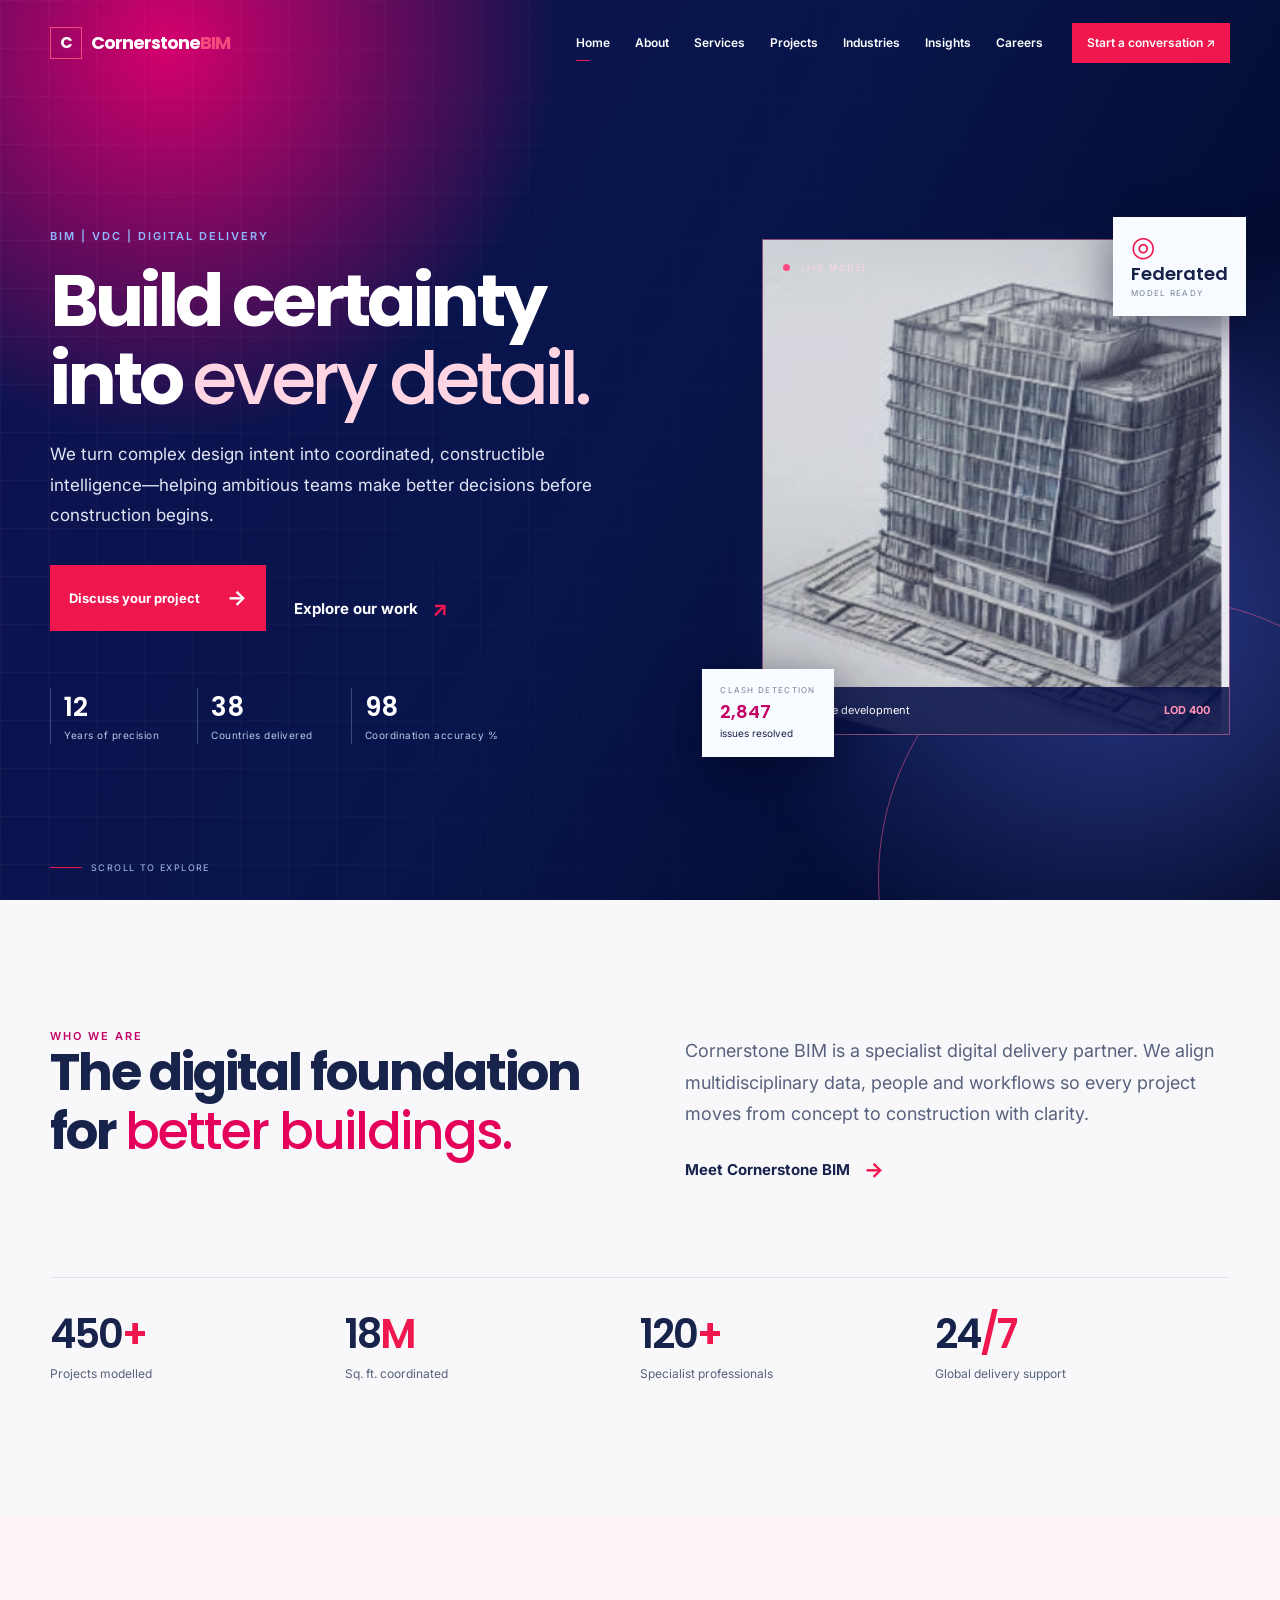
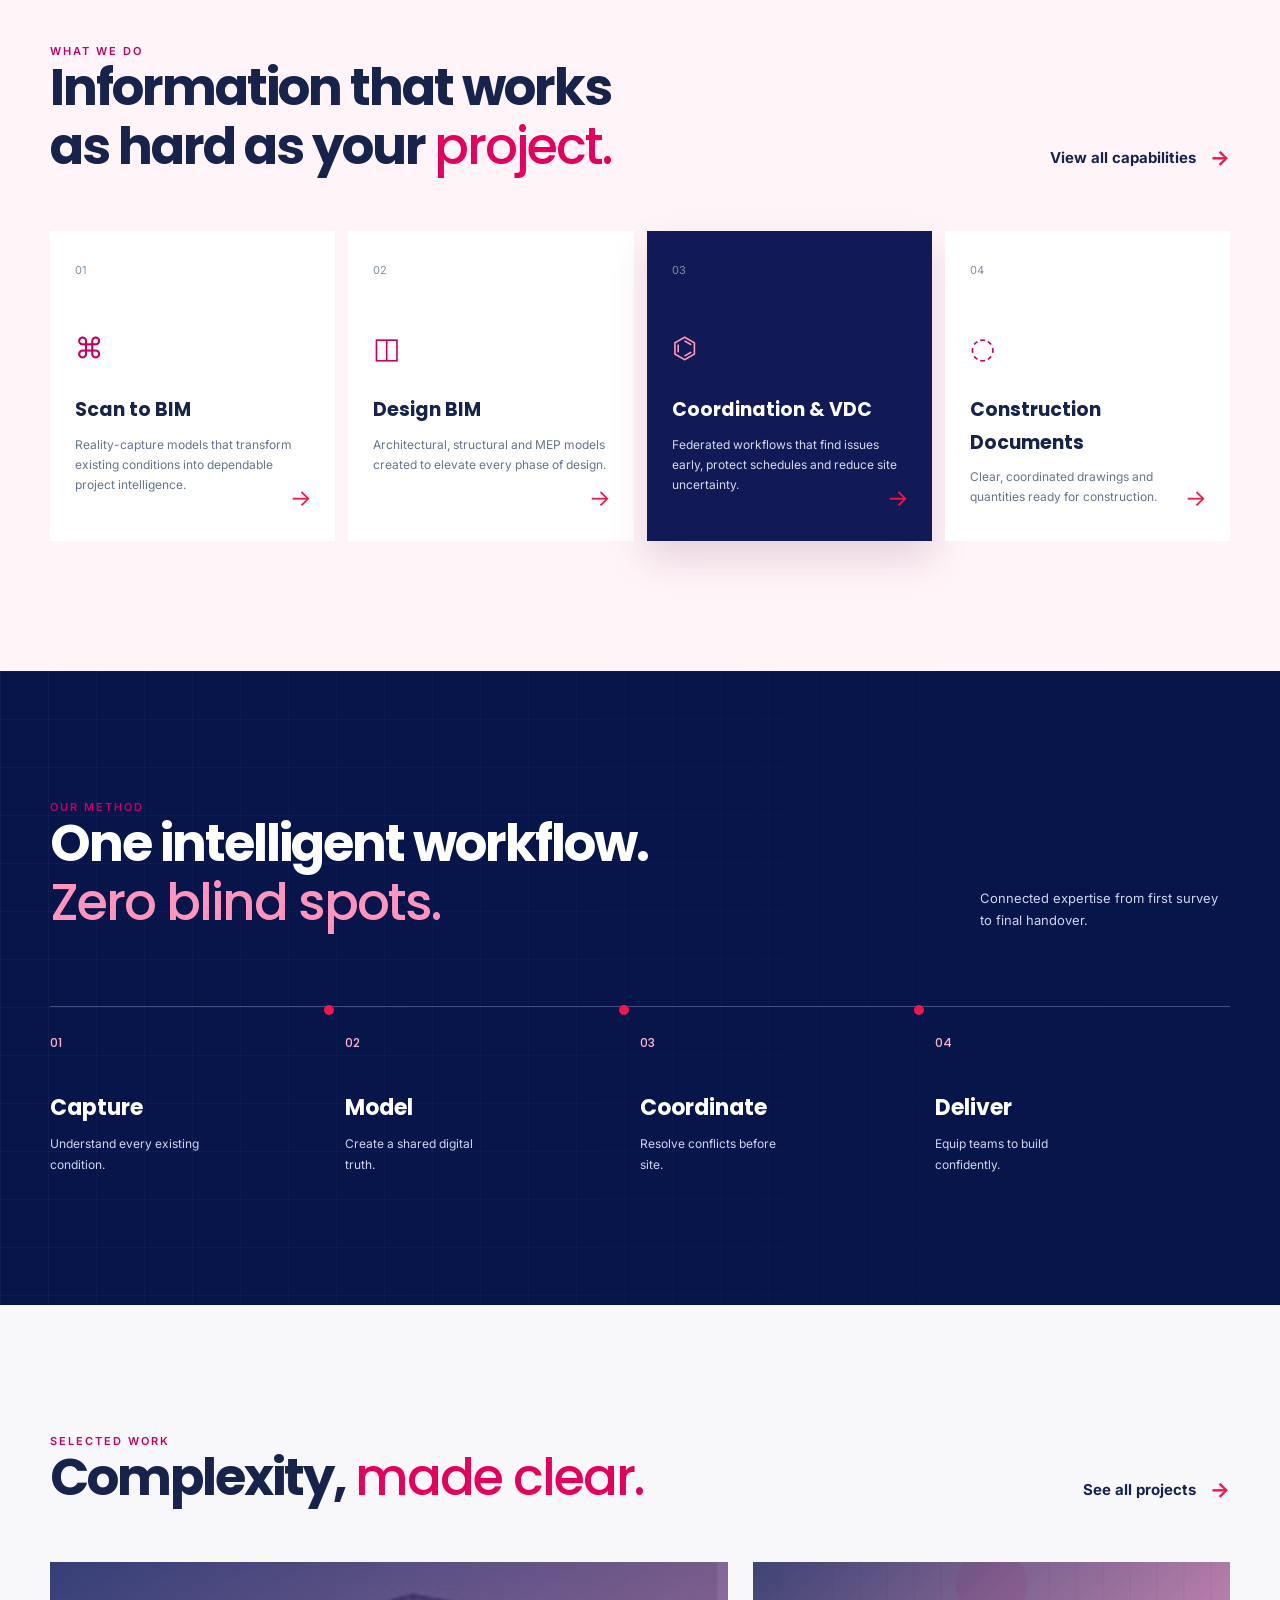
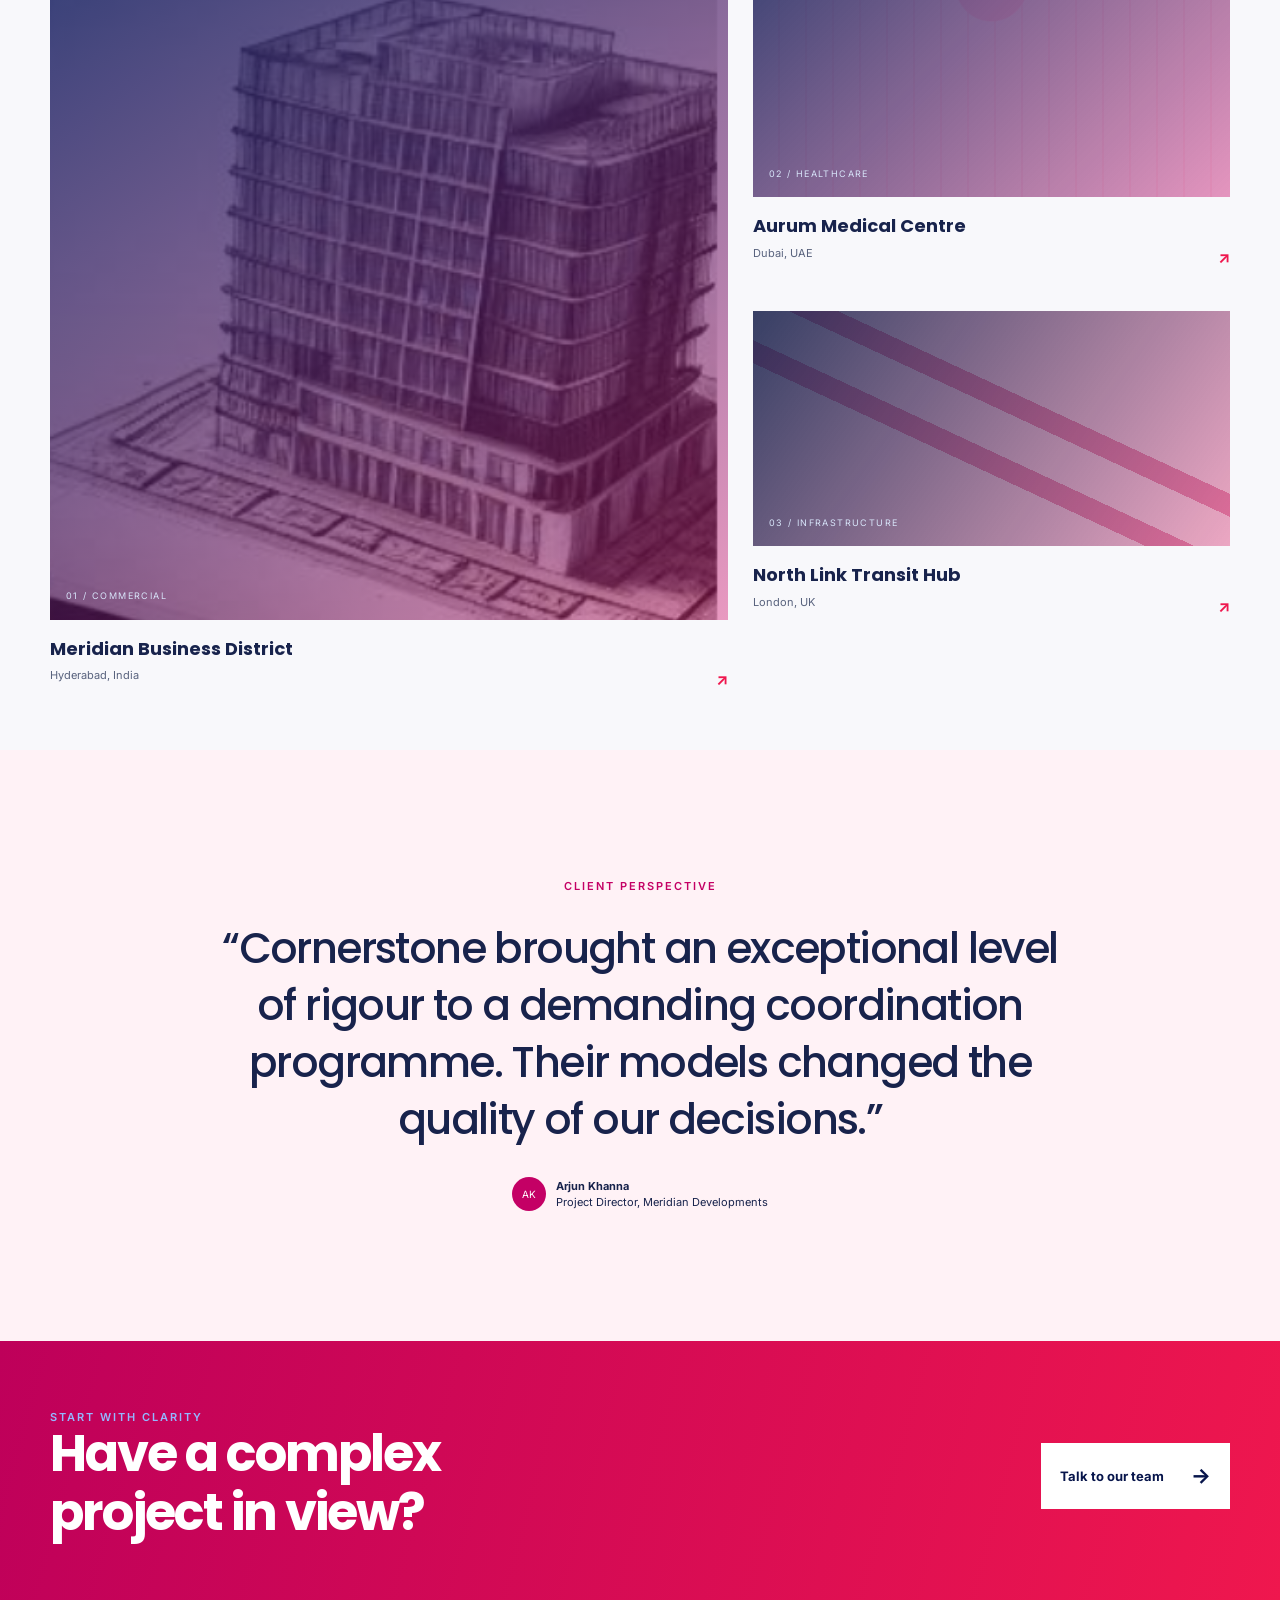
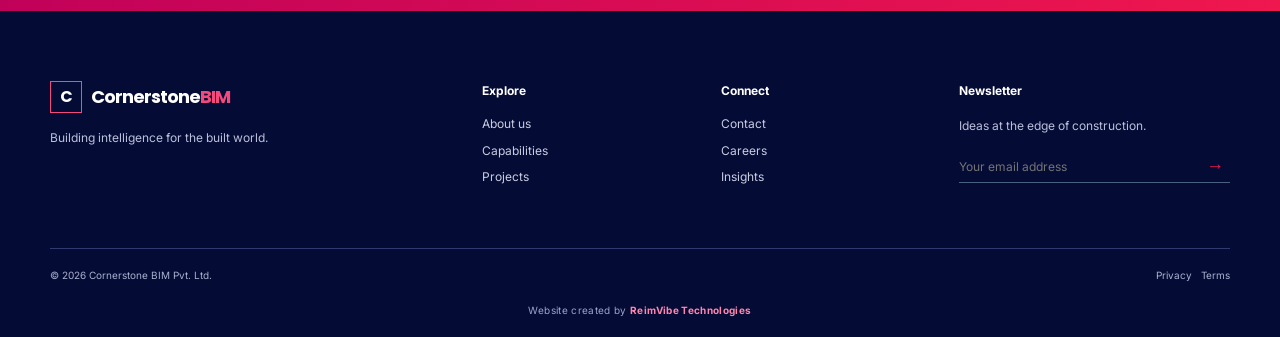
==== cornerstonebim/index.html @ 64195587 "Add files via upload" ====
<!doctype html>
<html lang="en"><head><meta charset="utf-8"><meta name="viewport" content="width=device-width,initial-scale=1"><title>Cornerstone BIM | Intelligent Building Delivery</title><meta name="description" content="Cornerstone BIM provides coordinated, constructible building information models for complex projects worldwide."><meta property="og:title" content="Cornerstone BIM | Intelligent Building Delivery"><meta property="og:type" content="website"><link rel="preconnect" href="https://fonts.googleapis.com"><link rel="preconnect" href="https://fonts.gstatic.com" crossorigin><link href="https://fonts.googleapis.com/css2?family=Inter:wght@400;500;600;700&family=Poppins:wght@500;600;700&display=swap" rel="stylesheet"><link rel="stylesheet" href="assets/css/variables.css"><link rel="stylesheet" href="assets/css/style.css"><link rel="stylesheet" href="assets/css/responsive.css"><link rel="stylesheet" href="assets/css/animations.css"></head>
<body><a class="skip-link" href="#main">Skip to content</a><header class="site-header" data-header><div class="container nav-wrap"><a class="brand" href="index.html" aria-label="Cornerstone BIM home"><span class="brand-mark">C</span><span>Cornerstone<span>BIM</span></span></a><button class="menu-button" aria-label="Open navigation" aria-expanded="false" data-menu-button><i></i><i></i></button><nav aria-label="Primary navigation" data-nav><a class="active" href="index.html">Home</a><a href="about.html">About</a><a href="services.html">Services</a><a href="projects.html">Projects</a><a href="industries.html">Industries</a><a href="blog.html">Insights</a><a href="careers.html">Careers</a><a href="contact.html" class="nav-cta">Start a conversation ↗</a></nav></div></header>
<main id="main"><section class="hero"><div class="blueprint-grid"></div><div class="container hero-grid"><div class="hero-copy reveal"><p class="eyebrow light">BIM | VDC | DIGITAL DELIVERY</p><h1>Build certainty<br>into <em>every detail.</em></h1><p class="hero-text">We turn complex design intent into coordinated, constructible intelligence—helping ambitious teams make better decisions before construction begins.</p><div class="hero-actions"><a class="button button-orange" href="contact.html">Discuss your project <span>→</span></a><a class="text-link light" href="projects.html">Explore our work <span>↗</span></a></div><div class="hero-stats"><div><strong data-counter="12">0</strong><span>Years of precision</span></div><div><strong data-counter="38">0</strong><span>Countries delivered</span></div><div><strong data-counter="98">0</strong><span>Coordination accuracy %</span></div></div></div><div class="hero-visual reveal"><div class="model-card"><span class="status"><i></i> LIVE MODEL</span><img src="assets/images/hero/bim-building.png" alt="Detailed building information model" fetchpriority="high"><div class="model-meta"><span>Mixed-use development</span><b>LOD 400</b></div></div><div class="float-card card-one"><small>CLASH DETECTION</small><b>2,847</b><span>issues resolved</span></div><div class="float-card card-two"><span class="orbit">◎</span><b>Federated</b><small>MODEL READY</small></div></div></div><a class="scroll-cue" href="#intro"><span></span>SCROLL TO EXPLORE</a></section>
<section class="intro section" id="intro"><div class="container split-grid"><div class="reveal"><p class="eyebrow">WHO WE ARE</p><h2>The digital foundation for <em>better buildings.</em></h2></div><div class="intro-copy reveal"><p class="lead">Cornerstone BIM is a specialist digital delivery partner. We align multidisciplinary data, people and workflows so every project moves from concept to construction with clarity.</p><a class="text-link" href="about.html">Meet Cornerstone BIM <span>→</span></a></div></div><div class="container metrics"><div><strong>450<span>+</span></strong><p>Projects modelled</p></div><div><strong>18<span>M</span></strong><p>Sq. ft. coordinated</p></div><div><strong>120<span>+</span></strong><p>Specialist professionals</p></div><div><strong>24<span>/7</span></strong><p>Global delivery support</p></div></div></section>
<section class="services section tint"><div class="container"><div class="section-heading reveal"><div><p class="eyebrow">WHAT WE DO</p><h2>Information that works<br>as hard as your <em>project.</em></h2></div><a class="text-link" href="services.html">View all capabilities <span>→</span></a></div><div class="service-grid"><article class="service-card reveal"><span class="number">01</span><div class="icon">⌘</div><h3>Scan to BIM</h3><p>Reality-capture models that transform existing conditions into dependable project intelligence.</p><a href="services.html">→</a></article><article class="service-card reveal"><span class="number">02</span><div class="icon">◫</div><h3>Design BIM</h3><p>Architectural, structural and MEP models created to elevate every phase of design.</p><a href="services.html">→</a></article><article class="service-card feature reveal"><span class="number">03</span><div class="icon">⌬</div><h3>Coordination & VDC</h3><p>Federated workflows that find issues early, protect schedules and reduce site uncertainty.</p><a href="services.html">→</a></article><article class="service-card reveal"><span class="number">04</span><div class="icon">◌</div><h3>Construction Documents</h3><p>Clear, coordinated drawings and quantities ready for construction.</p><a href="services.html">→</a></article></div></div></section>
<section class="workflow section dark"><div class="blueprint-grid"></div><div class="container"><div class="section-heading reveal"><div><p class="eyebrow light">OUR METHOD</p><h2>One intelligent workflow.<br><em>Zero blind spots.</em></h2></div><p>Connected expertise from first survey to final handover.</p></div><ol class="process"><li class="reveal"><b>01</b><h3>Capture</h3><p>Understand every existing condition.</p></li><li class="reveal"><b>02</b><h3>Model</h3><p>Create a shared digital truth.</p></li><li class="reveal"><b>03</b><h3>Coordinate</h3><p>Resolve conflicts before site.</p></li><li class="reveal"><b>04</b><h3>Deliver</h3><p>Equip teams to build confidently.</p></li></ol></div></section>
<section class="projects section"><div class="container section-heading reveal"><div><p class="eyebrow">SELECTED WORK</p><h2>Complexity, <em>made clear.</em></h2></div><a class="text-link" href="projects.html">See all projects <span>→</span></a></div><div class="container project-grid"><a class="project large reveal" href="projects.html"><div class="project-art art-tower"><span>01 / COMMERCIAL</span></div><div><h3>Meridian Business District</h3><p>Hyderabad, India <b>↗</b></p></div></a><a class="project reveal" href="projects.html"><div class="project-art art-hospital"><span>02 / HEALTHCARE</span></div><div><h3>Aurum Medical Centre</h3><p>Dubai, UAE <b>↗</b></p></div></a><a class="project reveal" href="projects.html"><div class="project-art art-transit"><span>03 / INFRASTRUCTURE</span></div><div><h3>North Link Transit Hub</h3><p>London, UK <b>↗</b></p></div></a></div></section>
<section class="quote section"><div class="container quote-inner reveal"><p class="eyebrow">CLIENT PERSPECTIVE</p><blockquote>“Cornerstone brought an exceptional level of rigour to a demanding coordination programme. Their models changed the quality of our decisions.”</blockquote><div class="person"><span>AK</span><p><b>Arjun Khanna</b><br>Project Director, Meridian Developments</p></div></div></section><section class="cta-section"><div class="container cta-inner"><div><p class="eyebrow light">START WITH CLARITY</p><h2>Have a complex<br>project in view?</h2></div><a class="button button-light" href="contact.html">Talk to our team <span>→</span></a></div></section></main>
<footer class="site-footer"><div class="container footer-grid"><div><a class="brand footer-brand" href="index.html"><span class="brand-mark">C</span><span>Cornerstone<span>BIM</span></span></a><p>Building intelligence for the built world.</p></div><div><b>Explore</b><a href="about.html">About us</a><a href="services.html">Capabilities</a><a href="projects.html">Projects</a></div><div><b>Connect</b><a href="contact.html">Contact</a><a href="careers.html">Careers</a><a href="blog.html">Insights</a></div><div><b>Newsletter</b><p>Ideas at the edge of construction.</p><form class="newsletter"><label class="sr-only" for="email">Email address</label><input id="email" type="email" placeholder="Your email address"><button aria-label="Subscribe">→</button></form></div></div><div class="container footer-bottom"><span>© 2026 Cornerstone BIM Pvt. Ltd.</span><span>Privacy &nbsp; Terms</span></div><p class="site-credit">Website created by <span>ReimVibe Technologies</span></p></footer><script src="assets/js/navigation.js"></script><script src="assets/js/animation.js"></script><script src="assets/js/script.js"></script></body></html>
---- cornerstonebim/assets/css/variables.css ----
:root{--navy:#07154b;--blue:#e4005b;--orange:#ef174e;--paper:#f8f8fb;--ink:#18234c;--muted:#58627d;--line:#e0e2ec;--magenta:#c40065;--indigo:#16296b;--rose:#fff0f5}
---- cornerstonebim/assets/css/style.css ----
/* Core layout and reusable components */
*{box-sizing:border-box}html{scroll-behavior:smooth}body{margin:0;background:var(--paper);color:var(--ink);font:400 15px/1.7 Inter,Arial,sans-serif}a{color:inherit;text-decoration:none}img{display:block;max-width:100%}h1,h2,h3,p{margin:0}h1,h2,h3,.brand{font-family:Poppins,Arial,sans-serif}.container{width:min(1180px,calc(100% - 64px));margin:auto}.section{padding:130px 0}.skip-link{position:fixed;top:-50px;left:20px;background:#fff;padding:10px;z-index:100}.skip-link:focus{top:10px}.eyebrow{color:var(--blue);font:600 11px/1.2 Inter,sans-serif;letter-spacing:2px}.eyebrow.light{color:#94b8ff}.light{color:#fff}h2{font-size:clamp(32px,4vw,56px);line-height:1.15;letter-spacing:-2px}h2 em,h1 em{font-weight:500;color:var(--blue);font-style:normal}.dark h2 em{color:#77a5ff}.lead{font-size:18px;line-height:1.75;color:var(--muted)}.text-link{display:inline-flex;gap:14px;align-items:center;font-weight:700;margin-top:22px}.text-link span{font-size:21px;color:var(--orange);transition:transform .2s}.text-link:hover span{transform:translateX(5px)}
/* Header */
.site-header{position:fixed;inset:0 0 auto;z-index:20;height:86px;color:#fff;transition:.3s}.site-header.scrolled{background:rgba(8,28,58,.94);backdrop-filter:blur(16px);box-shadow:0 8px 26px #04112730}.nav-wrap{height:100%;display:flex;align-items:center;justify-content:space-between}.brand{display:flex;align-items:center;gap:9px;font-size:18px;font-weight:700;letter-spacing:-1px}.brand span span{color:var(--blue)}.brand-mark{width:32px;height:32px;border:1px solid #75a7ff;display:grid;place-items:center;color:#fff!important;font-size:16px}.site-header nav{display:flex;align-items:center;gap:25px;font-size:12px;font-weight:600}.site-header nav>a:not(.nav-cta){position:relative}.site-header nav>a.active:after,.site-header nav>a:not(.nav-cta):hover:after{content:"";position:absolute;bottom:-8px;left:0;width:14px;height:1px;background:var(--orange)}.nav-cta{margin-left:4px;padding:10px 15px;background:var(--orange);color:#fff}.nav-cta b{margin-left:8px}.menu-button{display:none;background:none;border:0;color:#fff}
/* Hero */
.hero{min-height:750px;height:100vh;position:relative;display:grid;align-items:center;overflow:hidden;background:linear-gradient(120deg,#06142d,#0a2a5a 65%,#123f80);color:#fff}.blueprint-grid{position:absolute;inset:0;opacity:.2;background-image:linear-gradient(#9fc1ff20 1px,transparent 1px),linear-gradient(90deg,#9fc1ff20 1px,transparent 1px);background-size:48px 48px;mask-image:linear-gradient(90deg,#000,transparent)}.hero:after{content:"";position:absolute;width:560px;height:560px;border:1px solid #6096ee55;border-radius:50%;right:-160px;bottom:-260px}.hero-grid{z-index:1;position:relative;display:grid;grid-template-columns:1.07fr .93fr;align-items:center;gap:45px;padding-top:74px}.hero-copy{max-width:650px}.hero h1{font-size:clamp(48px,5.7vw,82px);letter-spacing:-4px;line-height:1.08;margin:18px 0 20px}.hero h1 em{color:#9cc2ff}.hero-text{max-width:545px;color:#d0ddf3;font-size:17px;line-height:1.8}.hero-actions{display:flex;align-items:center;gap:28px;margin-top:34px}.button{display:inline-flex;align-items:center;gap:27px;padding:15px 19px;font-size:13px;font-weight:700;transition:.25s}.button span{font-size:21px}.button-orange{background:var(--orange);color:#fff}.button-orange:hover{background:#ff8d24;transform:translateY(-3px)}.hero-stats{display:flex;gap:38px;margin-top:57px}.hero-stats div{border-left:1px solid #91b4ef55;padding-left:13px}.hero-stats strong{display:block;font:600 26px Poppins}.hero-stats span{display:block;font-size:10px;color:#b6c9e7;letter-spacing:.5px}.hero-visual{position:relative;height:540px}.model-card{position:absolute;inset:22px 0 22px 60px;border:1px solid #6e9fe955;background:#0b315d55;backdrop-filter:blur(8px);overflow:hidden}.model-card img{height:100%;width:100%;object-fit:cover;opacity:.9;mix-blend-mode:screen}.status{position:absolute;top:20px;left:20px;z-index:1;font-size:9px;letter-spacing:1.5px}.status i{width:7px;height:7px;border-radius:50%;display:inline-block;background:#6ef4af;margin-right:6px}.model-meta{position:absolute;bottom:0;left:0;right:0;padding:14px 19px;background:#071a36cc;display:flex;justify-content:space-between;font-size:11px}.model-meta b{color:#9cc2ff}.float-card{position:absolute;background:#f8fbff;color:var(--ink);box-shadow:0 18px 45px #03132e66;padding:15px 18px;display:flex;flex-direction:column}.float-card small{font-size:8px;letter-spacing:1.3px;color:#74849a}.float-card b{font:600 18px Poppins}.float-card span{font-size:10px}.card-one{left:0;bottom:0}.card-one b{color:var(--blue)}.card-two{right:-16px;top:0}.orbit{font-size:28px!important;color:var(--orange);line-height:1}.scroll-cue{position:absolute;z-index:2;bottom:25px;left:max(32px,calc((100% - 1180px)/2));font-size:9px;letter-spacing:1.4px;color:#a8c2ea;display:flex;gap:9px;align-items:center}.scroll-cue span{height:1px;width:32px;background:var(--orange)}
/* Intro/services */
.split-grid{display:grid;grid-template-columns:1fr 1fr;gap:90px}.intro-copy{padding-top:5px}.metrics{display:grid;grid-template-columns:repeat(4,1fr);margin-top:90px;border-top:1px solid var(--line);padding-top:26px}.metrics strong{display:block;font:600 40px Poppins;letter-spacing:-2px}.metrics strong span{color:var(--orange)}.metrics p{font-size:12px;color:var(--muted)}.tint{background:#edf4fb}.section-heading{display:flex;justify-content:space-between;align-items:end;gap:30px;margin-bottom:55px}.section-heading .text-link{margin:0;white-space:nowrap}.service-grid{display:grid;grid-template-columns:repeat(4,1fr);gap:13px}.service-card{min-height:310px;padding:25px;background:#fff;position:relative;transition:.3s}.service-card:hover,.service-card.feature{background:var(--navy);color:#fff;transform:translateY(-6px);box-shadow:0 18px 35px #0b285f22}.service-card .number{font-size:11px;color:#8190a1}.service-card .icon{font-size:29px;color:var(--blue);margin:42px 0 22px}.feature .icon{color:#8db8ff}.service-card h3{font-size:19px}.service-card p{color:#66758a;font-size:12px;line-height:1.7;margin-top:8px}.feature p,.service-card:hover p{color:#b8c7da}.service-card>a{position:absolute;bottom:22px;right:23px;font-size:23px;color:var(--orange)}
/* Workflow/projects */
.dark{background:var(--navy);color:#fff;position:relative;overflow:hidden}.dark .section-heading>p{max-width:250px;color:#b9c8dd;font-size:13px}.process{list-style:none;margin:75px 0 0;padding:0;display:grid;grid-template-columns:repeat(4,1fr);counter-reset:step}.process li{position:relative;border-top:1px solid #6986ae66;padding:22px 22px 0 0}.process li:not(:last-child):after{content:"";position:absolute;top:-2px;right:11px;width:10px;height:10px;border-radius:50%;background:var(--orange)}.process b{color:#84a9ea;font:500 12px Poppins}.process h3{font-size:22px;margin:34px 0 8px}.process p{font-size:12px;color:#b8c7da;max-width:160px}.project-grid{display:grid;grid-template-columns:1.42fr 1fr;gap:40px 25px}.project{display:block}.project-art{height:235px;padding:16px;color:#d8e5fa;display:flex;align-items:end;font-size:9px;letter-spacing:1.4px;transition:.35s}.project:hover .project-art{filter:brightness(1.12);transform:scale(.985)}.project.large{grid-row:span 2}.project.large .project-art{height:100%}.art-tower{background:linear-gradient(145deg,#0a2553aa,#03122955),url('../images/hero/bim-building.png') center/cover}.art-hospital{background:linear-gradient(135deg,#0a1d3dcc,#276d9499),radial-gradient(circle at 50% 10%,#c9eaff 0 11%,transparent 11.5%),repeating-linear-gradient(90deg,transparent 0 25px,#a8d6f533 25px 27px)}.art-transit{background:linear-gradient(125deg,#061937cc,#ce6e1255),linear-gradient(25deg,transparent 40%,#90b6ea 40% 45%,transparent 45% 55%,#90b6ea 55% 60%,transparent 60%)}.project h3{font-size:18px;margin:14px 0 2px}.project p{font-size:11px;color:var(--muted)}.project p b{float:right;color:var(--orange);font-size:16px}.quote{background:#f0f5fa}.quote-inner{max-width:850px;text-align:center}.quote blockquote{font:500 clamp(25px,3.3vw,44px)/1.35 Poppins;letter-spacing:-1.6px;margin:27px 0 29px}.person{display:inline-flex;text-align:left;align-items:center;gap:10px;font-size:11px}.person>span{background:var(--navy);color:#fff;border-radius:50%;width:34px;height:34px;display:grid;place-items:center;font-size:10px}.person p{line-height:1.5}.cta-section{background:var(--orange);color:#fff}.cta-inner{min-height:270px;display:flex;align-items:center;justify-content:space-between}.cta-inner h2{color:#fff}.button-light{background:#fff;color:var(--navy)}
/* Footer and secondary pages */
.site-footer{background:#06142c;color:#d1def0;padding-top:70px}.footer-grid{display:grid;grid-template-columns:2fr 1fr 1fr 1.4fr;gap:45px}.footer-brand{color:#fff}.footer-grid>div>p{font-size:12px;color:#91a4be;margin-top:15px}.footer-grid b{color:#fff;font-size:12px;display:block;margin-bottom:13px}.footer-grid a:not(.brand){font-size:12px;display:block;margin:6px 0;color:#aebdd0}.newsletter{border-bottom:1px solid #49607e;display:flex;margin-top:14px}.newsletter input{width:100%;background:none;border:0;color:#fff;padding:8px 0;outline:0;font:12px Inter}.newsletter button{background:none;border:0;color:var(--orange);font-size:18px}.footer-bottom{margin-top:54px;border-top:1px solid #263a56;padding:18px 0;color:#8194ae;font-size:10px;display:flex;justify-content:space-between}.sr-only{position:absolute;width:1px;height:1px;overflow:hidden;clip:rect(0,0,0,0)}
.page-hero{padding:180px 0 90px;background:var(--navy);color:#fff;position:relative;overflow:hidden}.page-hero h1{font-size:clamp(42px,6vw,72px);letter-spacing:-3px;margin:18px 0}.page-hero p:last-child{max-width:580px;color:#bfd0e8}.content-grid{display:grid;grid-template-columns:repeat(3,1fr);gap:20px}.content-card{background:#fff;border:1px solid #e2eaf3;padding:28px}.content-card h3{font-size:20px;margin:13px 0}.content-card p{font-size:13px;color:var(--muted)}.listing{display:grid;grid-template-columns:repeat(3,1fr);gap:16px}.listing article{border:1px solid var(--line);padding:30px;min-height:220px}.listing .tag{color:var(--blue);font-size:10px;letter-spacing:1.2px}.listing h3{font-size:20px;margin:18px 0 6px}.listing p{color:var(--muted);font-size:13px}.contact-grid{display:grid;grid-template-columns:.85fr 1.15fr;gap:80px}.contact-details{background:var(--navy);color:#fff;padding:45px}.contact-details p{color:#bdd0eb;margin:18px 0}.contact-details a{display:block;margin:22px 0;font:500 18px Poppins}.contact-form{display:grid;grid-template-columns:1fr 1fr;gap:20px}.contact-form label{font-size:11px;font-weight:700}.contact-form input,.contact-form textarea,.contact-form select{width:100%;border:0;border-bottom:1px solid #bdcad9;padding:12px 0;background:transparent;font:14px Inter;outline:0}.contact-form textarea{min-height:110px;resize:vertical}.contact-form .wide{grid-column:1/-1}.contact-form button{border:0;justify-self:start}.map-placeholder{height:280px;margin-top:80px;background:linear-gradient(35deg,#dbe9f4 25%,transparent 25%) 0 0/45px 45px,linear-gradient(120deg,#ecf4fa 50%,#cfdfec 50%);display:grid;place-items:center;color:var(--navy);font:600 20px Poppins}
---- cornerstonebim/assets/css/responsive.css ----
@media(max-width:900px){.site-header nav{position:absolute;top:86px;left:0;right:0;display:none;flex-direction:column;align-items:stretch;gap:0;background:#081c3a;padding:16px 32px 28px}.site-header nav.open{display:flex}.site-header nav a{padding:11px 0}.menu-button{display:grid;gap:5px;padding:10px}.menu-button i{width:23px;height:1px;background:currentColor}.nav-cta{margin-top:9px;text-align:center}.hero{height:auto;min-height:760px}.hero-grid{grid-template-columns:1fr;padding:145px 0 75px}.hero-visual{display:none}.hero h1{font-size:62px}.split-grid,.contact-grid{gap:40px}.service-grid{grid-template-columns:repeat(2,1fr)}.footer-grid{grid-template-columns:repeat(2,1fr)}.listing{grid-template-columns:repeat(2,1fr)}}
@media(max-width:600px){.container{width:calc(100% - 40px)}.section{padding:76px 0}.hero{min-height:670px}.hero-grid{padding-top:125px}.hero h1{font-size:45px;letter-spacing:-2.5px}.hero-text{font-size:15px}.hero-actions{gap:17px;flex-wrap:wrap}.hero-stats{gap:14px;margin-top:40px}.hero-stats strong{font-size:20px}.hero-stats span{font-size:8px}.scroll-cue{left:20px}.split-grid,.contact-grid{grid-template-columns:1fr}.metrics{grid-template-columns:repeat(2,1fr);gap:23px;margin-top:55px}.metrics strong{font-size:31px}.section-heading{display:block;margin-bottom:34px}.section-heading .text-link{margin-top:18px}.service-grid,.content-grid,.listing{grid-template-columns:1fr}.service-card{min-height:250px}.process{grid-template-columns:1fr 1fr;gap:28px;margin-top:45px}.process h3{margin-top:18px}.project-grid{grid-template-columns:1fr;gap:30px}.project.large{grid-row:auto}.project.large .project-art{height:260px}.project-art{height:190px}.cta-inner{min-height:240px;display:block;padding:55px 0}.cta-inner .button{margin-top:25px}.footer-grid{grid-template-columns:1fr 1fr;gap:28px}.footer-grid>div:first-child{grid-column:1/-1}.footer-bottom{font-size:9px}.page-hero{padding:135px 0 60px}.contact-details{padding:30px}.contact-form{grid-template-columns:1fr}.contact-form .wide{grid-column:auto}}
---- cornerstonebim/assets/css/animations.css ----
@import url("theme.css");
.reveal{opacity:0;transform:translateY(20px);transition:opacity .7s ease,transform .7s ease}.reveal.visible{opacity:1;transform:none}@media(prefers-reduced-motion:reduce){*,*:before,*:after{scroll-behavior:auto!important;transition:none!important;animation:none!important}.reveal{opacity:1;transform:none}}
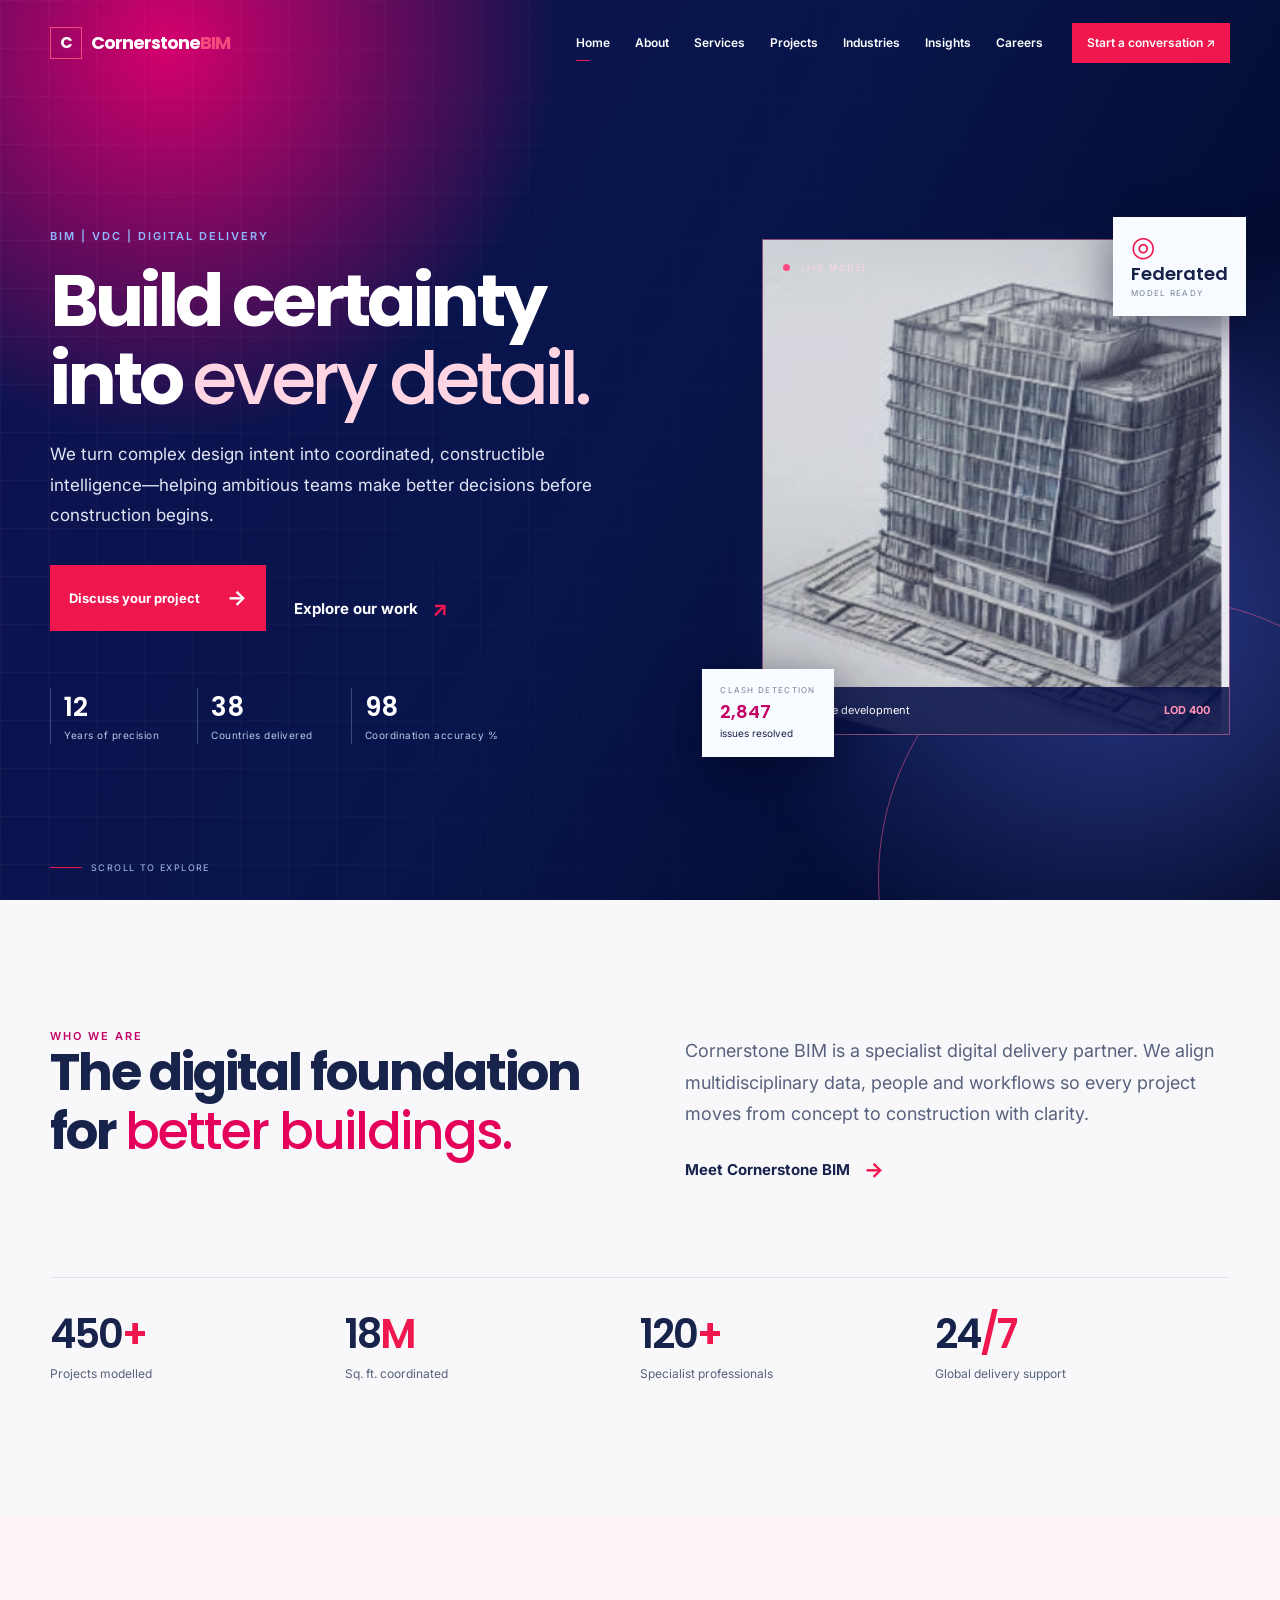
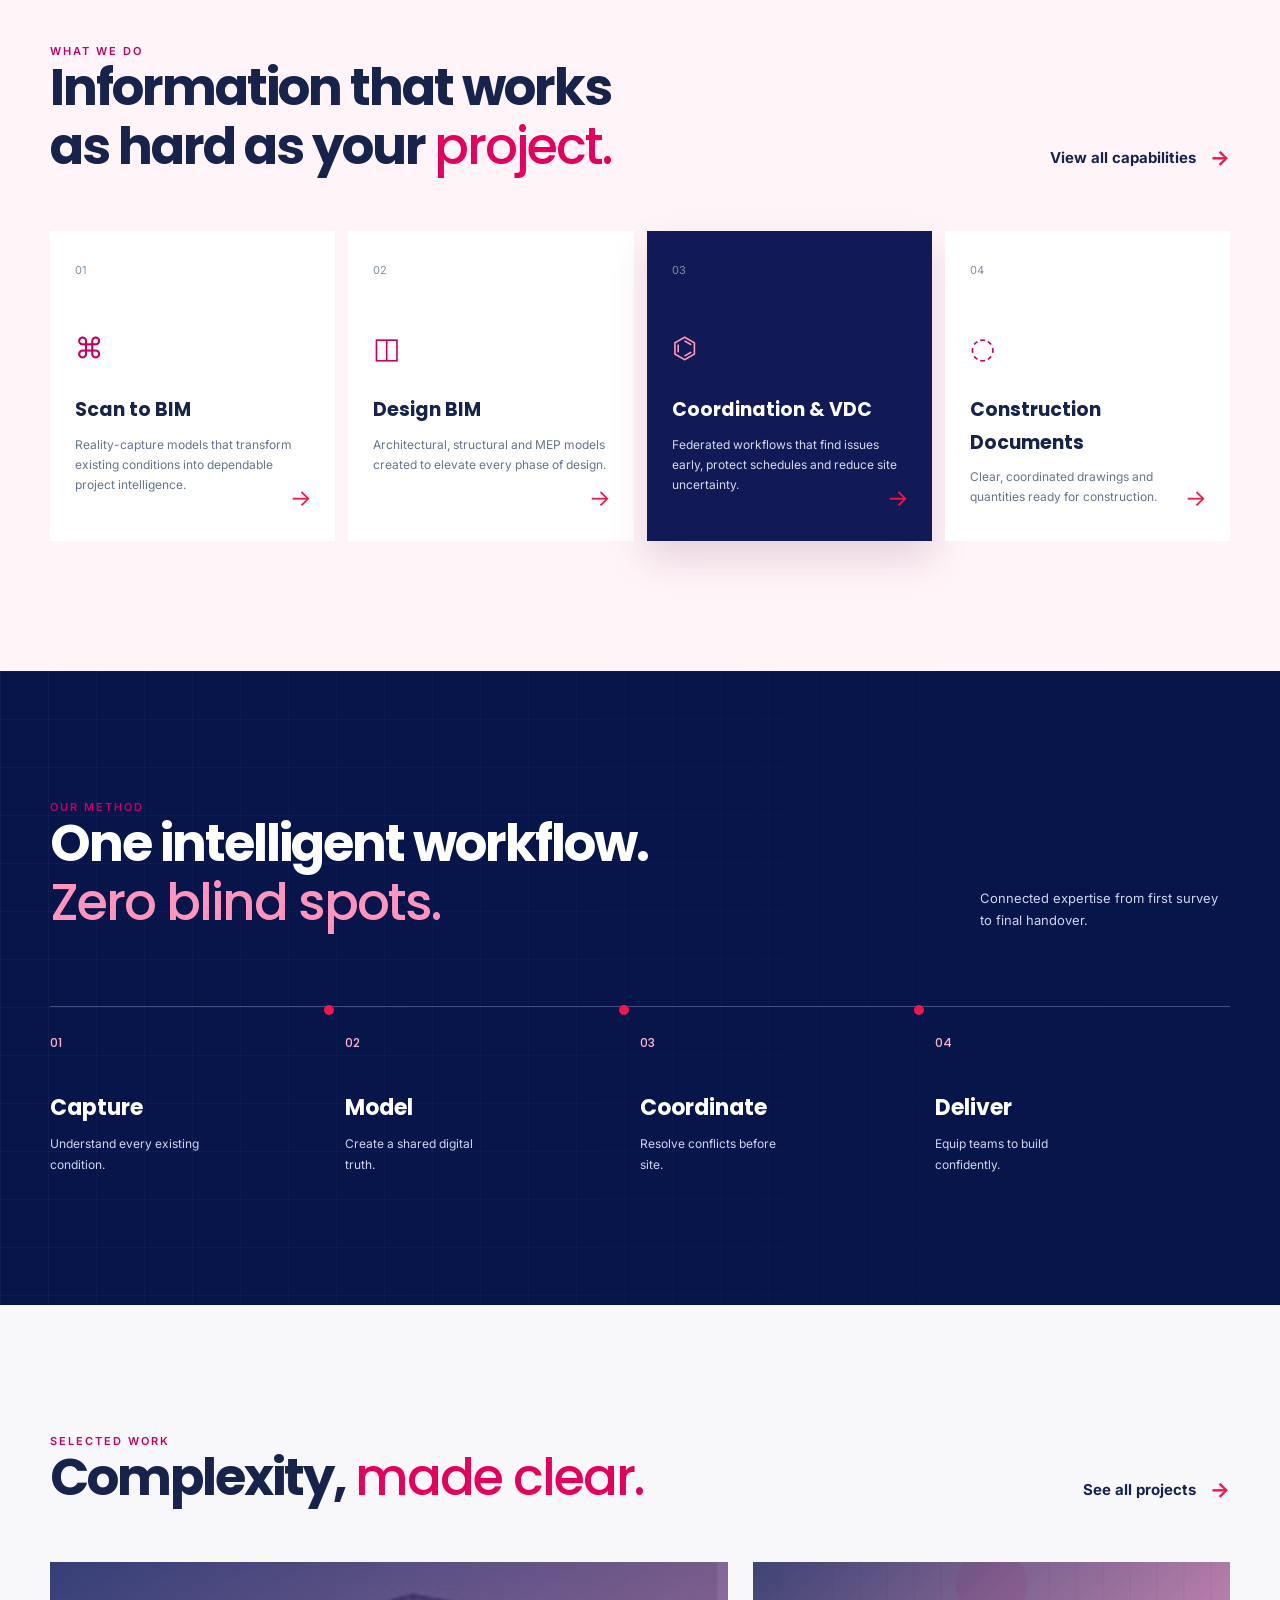
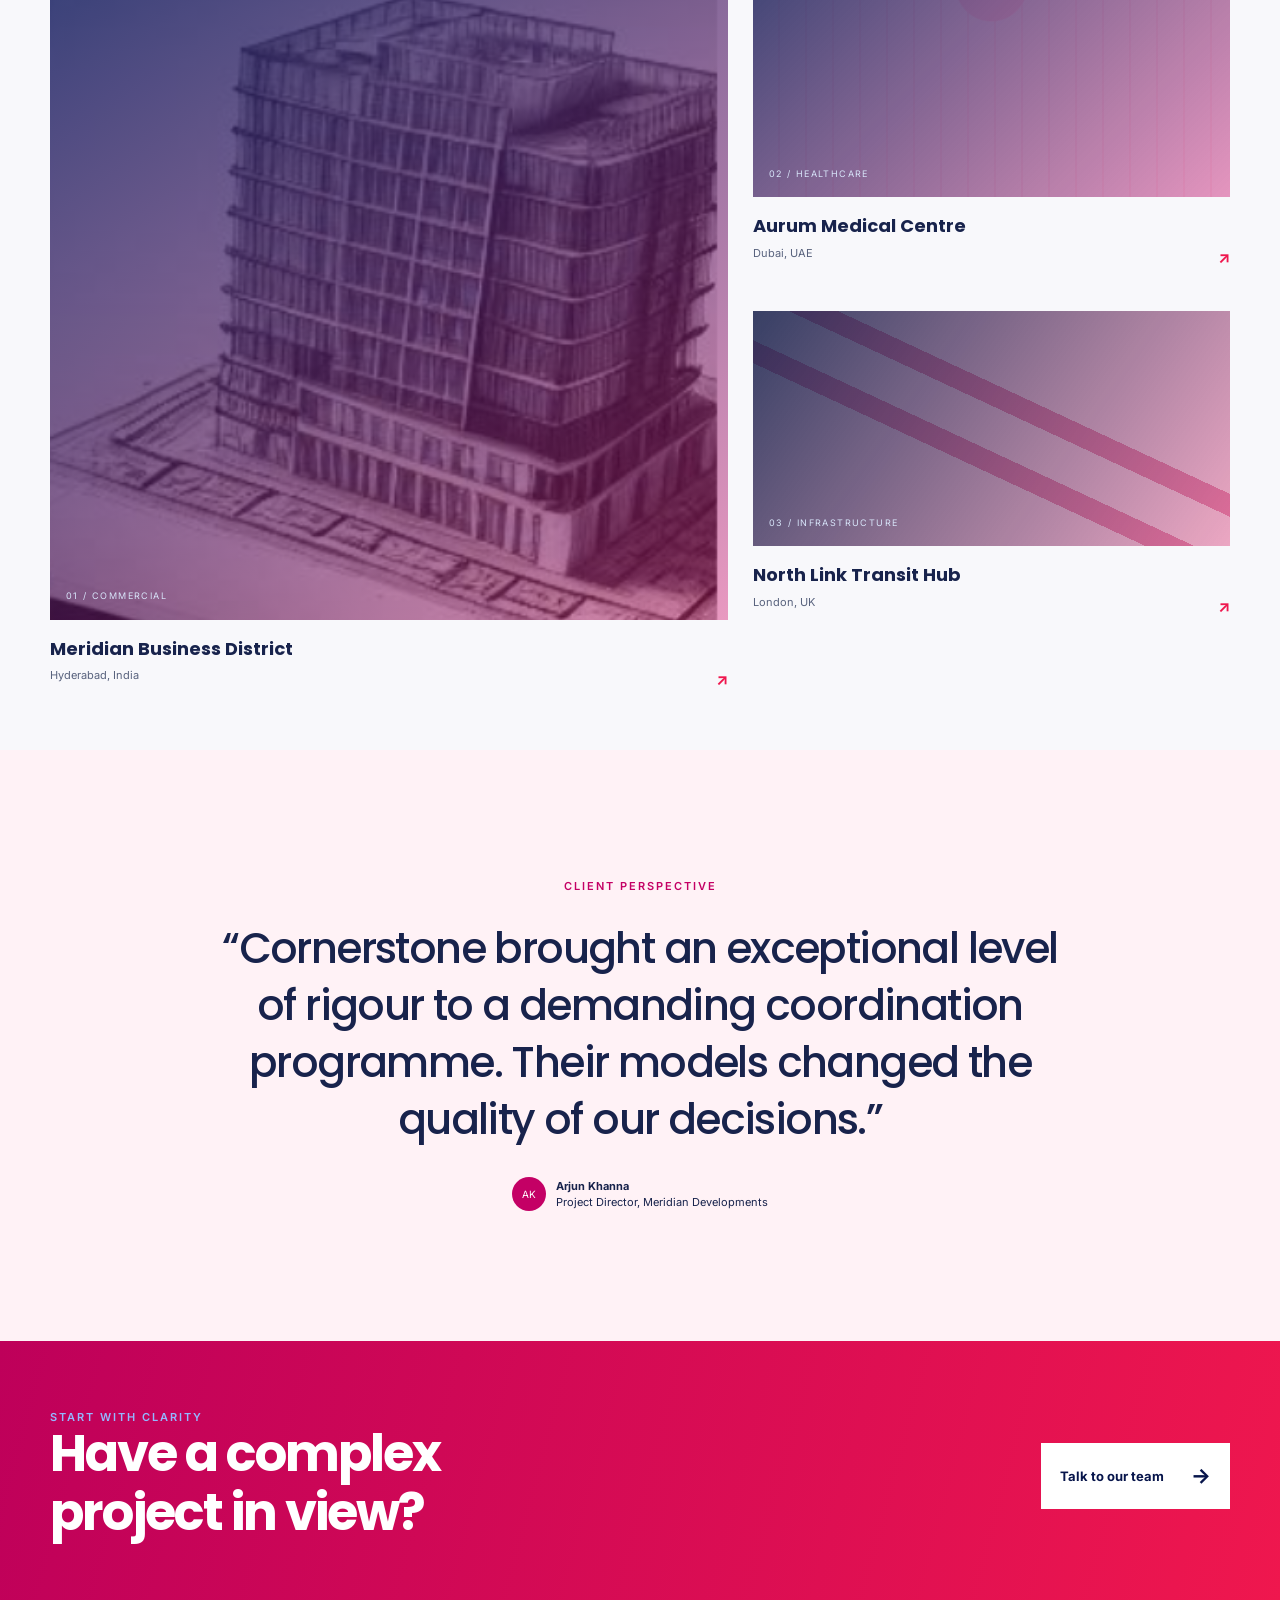
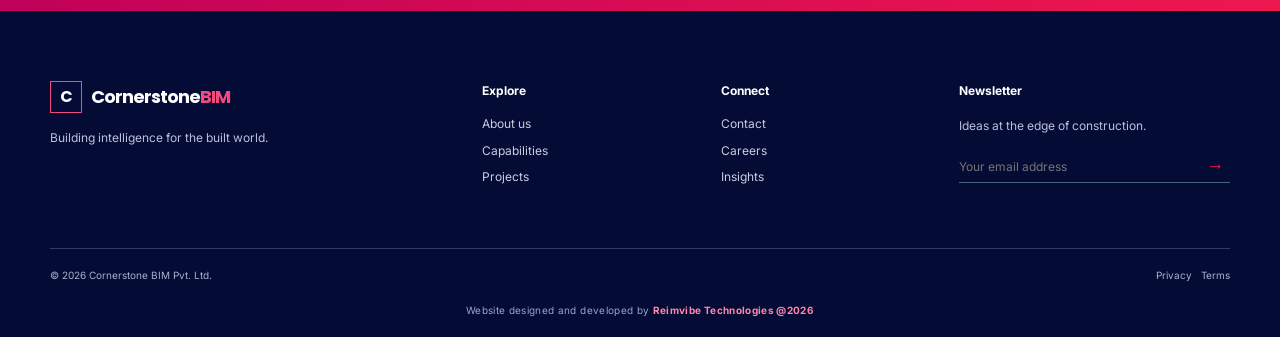
==== commit 758da0c5: "Add files via upload" ====
--- a/cornerstonebim/index.html
+++ b/cornerstonebim/index.html
@@ -7,6 +7,7 @@
 <section class="workflow section dark"><div class="blueprint-grid"></div><div class="container"><div class="section-heading reveal"><div><p class="eyebrow light">OUR METHOD</p><h2>One intelligent workflow.<br><em>Zero blind spots.</em></h2></div><p>Connected expertise from first survey to final handover.</p></div><ol class="process"><li class="reveal"><b>01</b><h3>Capture</h3><p>Understand every existing condition.</p></li><li class="reveal"><b>02</b><h3>Model</h3><p>Create a shared digital truth.</p></li><li class="reveal"><b>03</b><h3>Coordinate</h3><p>Resolve conflicts before site.</p></li><li class="reveal"><b>04</b><h3>Deliver</h3><p>Equip teams to build confidently.</p></li></ol></div></section>
 <section class="projects section"><div class="container section-heading reveal"><div><p class="eyebrow">SELECTED WORK</p><h2>Complexity, <em>made clear.</em></h2></div><a class="text-link" href="projects.html">See all projects <span>→</span></a></div><div class="container project-grid"><a class="project large reveal" href="projects.html"><div class="project-art art-tower"><span>01 / COMMERCIAL</span></div><div><h3>Meridian Business District</h3><p>Hyderabad, India <b>↗</b></p></div></a><a class="project reveal" href="projects.html"><div class="project-art art-hospital"><span>02 / HEALTHCARE</span></div><div><h3>Aurum Medical Centre</h3><p>Dubai, UAE <b>↗</b></p></div></a><a class="project reveal" href="projects.html"><div class="project-art art-transit"><span>03 / INFRASTRUCTURE</span></div><div><h3>North Link Transit Hub</h3><p>London, UK <b>↗</b></p></div></a></div></section>
 <section class="quote section"><div class="container quote-inner reveal"><p class="eyebrow">CLIENT PERSPECTIVE</p><blockquote>“Cornerstone brought an exceptional level of rigour to a demanding coordination programme. Their models changed the quality of our decisions.”</blockquote><div class="person"><span>AK</span><p><b>Arjun Khanna</b><br>Project Director, Meridian Developments</p></div></div></section><section class="cta-section"><div class="container cta-inner"><div><p class="eyebrow light">START WITH CLARITY</p><h2>Have a complex<br>project in view?</h2></div><a class="button button-light" href="contact.html">Talk to our team <span>→</span></a></div></section></main>
-<footer class="site-footer"><div class="container footer-grid"><div><a class="brand footer-brand" href="index.html"><span class="brand-mark">C</span><span>Cornerstone<span>BIM</span></span></a><p>Building intelligence for the built world.</p></div><div><b>Explore</b><a href="about.html">About us</a><a href="services.html">Capabilities</a><a href="projects.html">Projects</a></div><div><b>Connect</b><a href="contact.html">Contact</a><a href="careers.html">Careers</a><a href="blog.html">Insights</a></div><div><b>Newsletter</b><p>Ideas at the edge of construction.</p><form class="newsletter"><label class="sr-only" for="email">Email address</label><input id="email" type="email" placeholder="Your email address"><button aria-label="Subscribe">→</button></form></div></div><div class="container footer-bottom"><span>© 2026 Cornerstone BIM Pvt. Ltd.</span><span>Privacy &nbsp; Terms</span></div><p class="site-credit">Website created by <span>ReimVibe Technologies</span></p></footer><script src="assets/js/navigation.js"></script><script src="assets/js/animation.js"></script><script src="assets/js/script.js"></script></body></html>
+<footer class="site-footer"><div class="container footer-grid"><div><a class="brand footer-brand" href="index.html"><span class="brand-mark">C</span><span>Cornerstone<span>BIM</span></span></a><p>Building intelligence for the built world.</p></div><div><b>Explore</b><a href="about.html">About us</a><a href="services.html">Capabilities</a><a href="projects.html">Projects</a></div><div><b>Connect</b><a href="contact.html">Contact</a><a href="careers.html">Careers</a><a href="blog.html">Insights</a></div><div><b>Newsletter</b><p>Ideas at the edge of construction.</p><form class="newsletter"><label class="sr-only" for="email">Email address</label><input id="email" type="email" placeholder="Your email address"><button aria-label="Subscribe">→</button></form></div></div><div class="container footer-bottom"><span>© 2026 Cornerstone BIM Pvt. Ltd.</span><span>Privacy &nbsp; Terms</span></div><p class="site-credit">Website designed and developed by <span>Reimvibe Technologies @2026</span></p></footer><script src="assets/js/navigation.js"></script><script src="assets/js/animation.js"></script><script src="assets/js/script.js"></script></body></html>
 
 
+
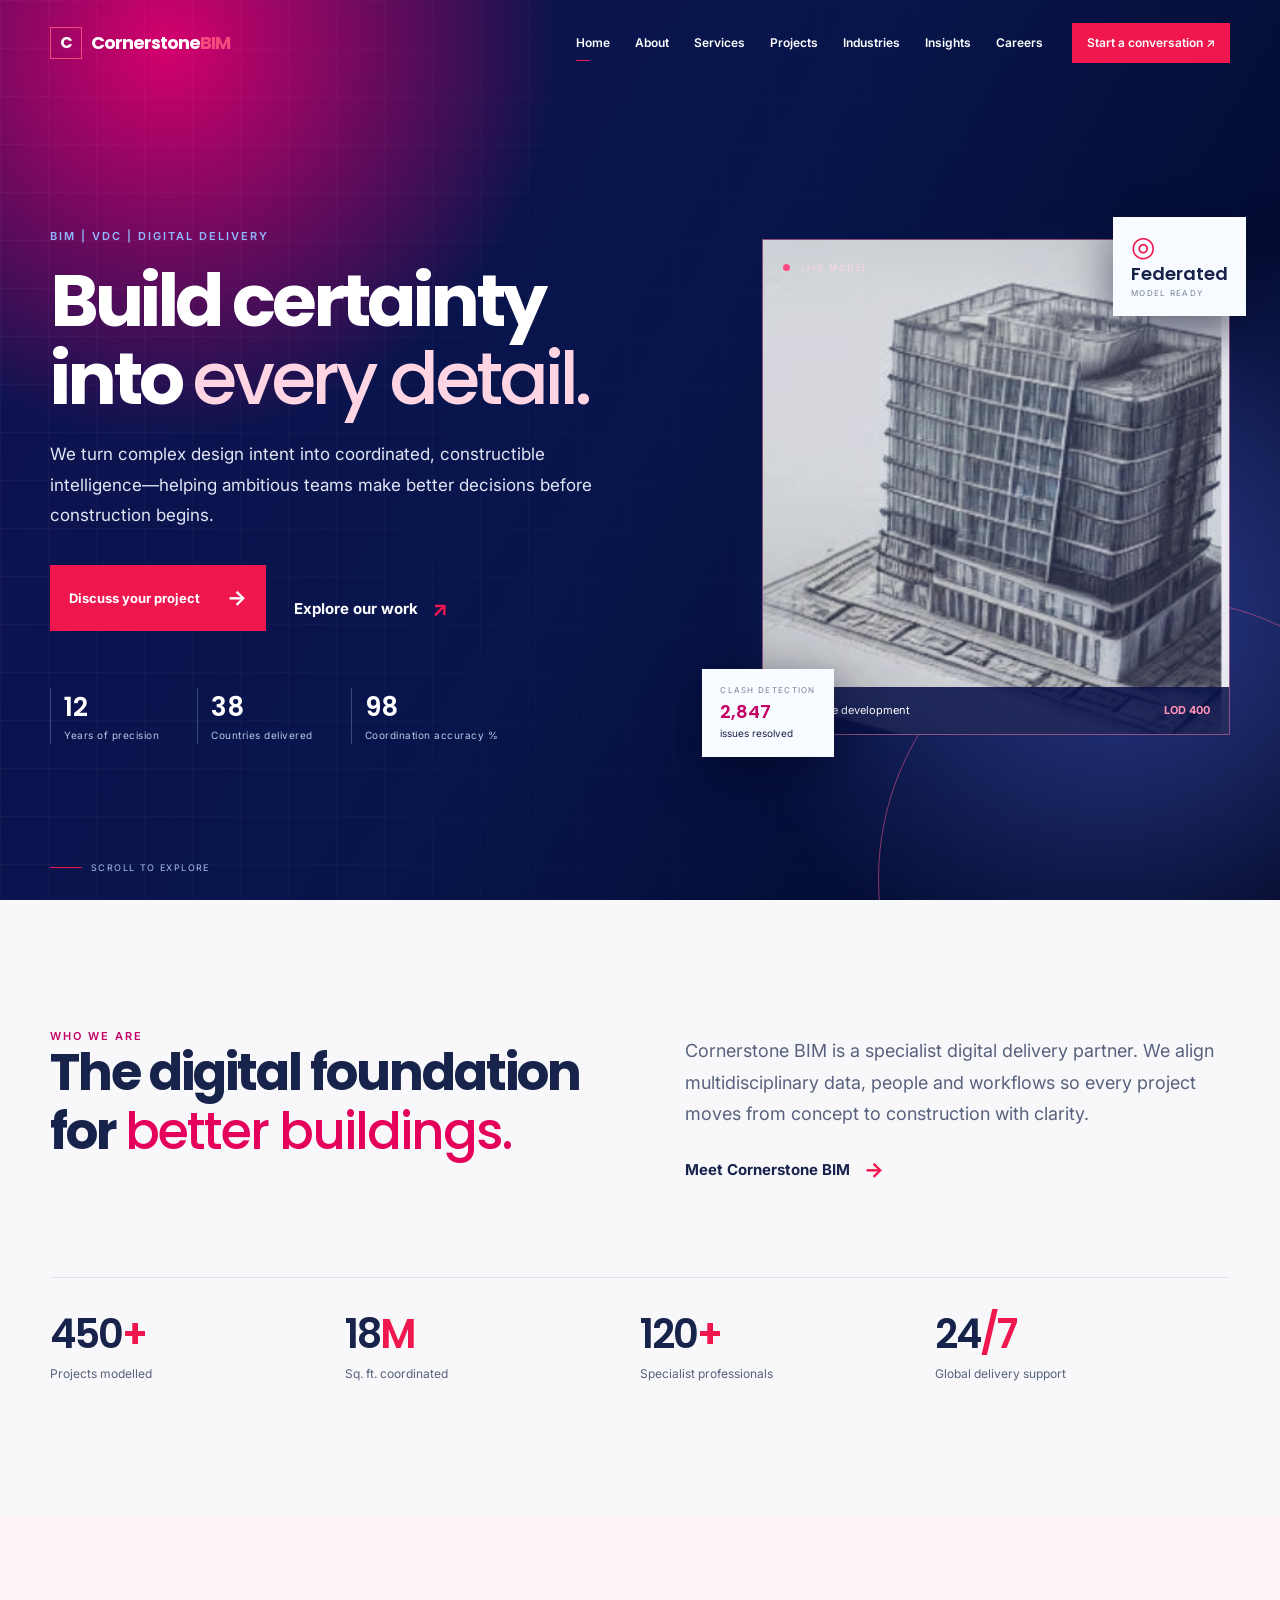
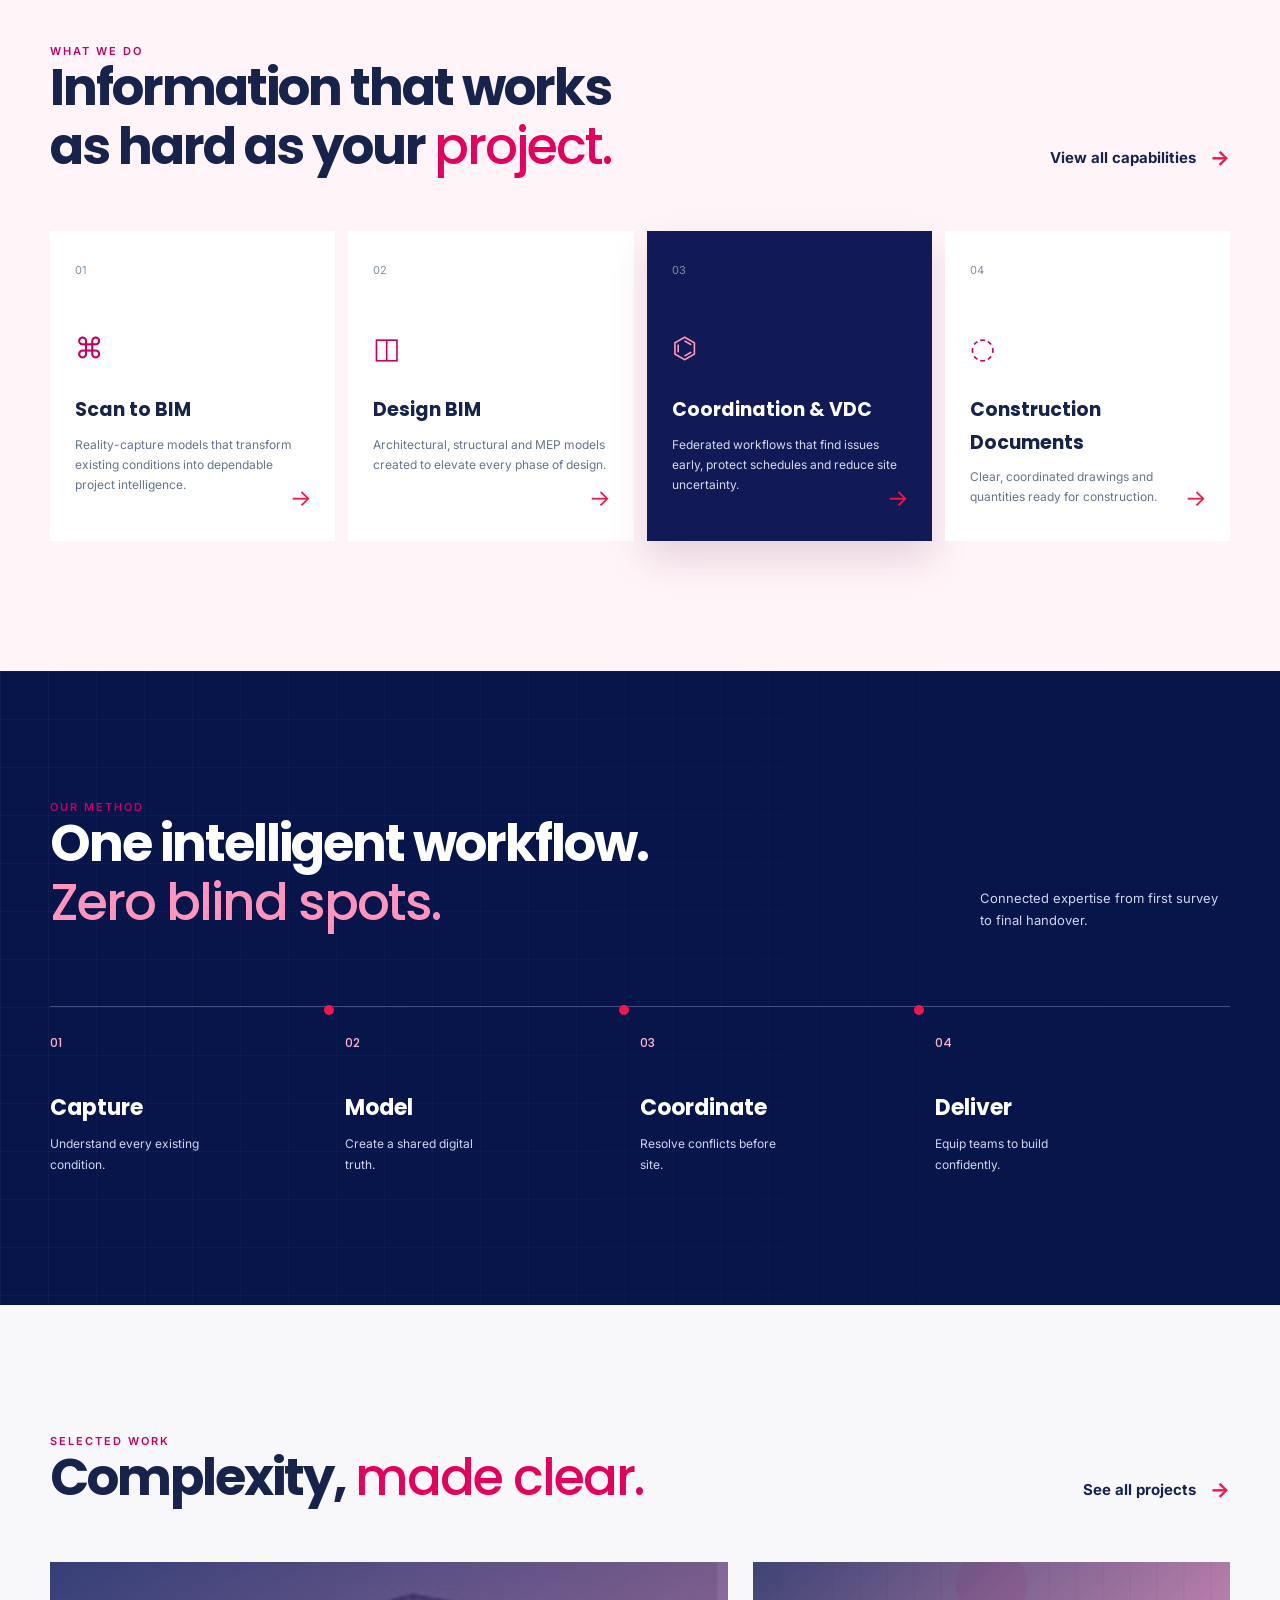
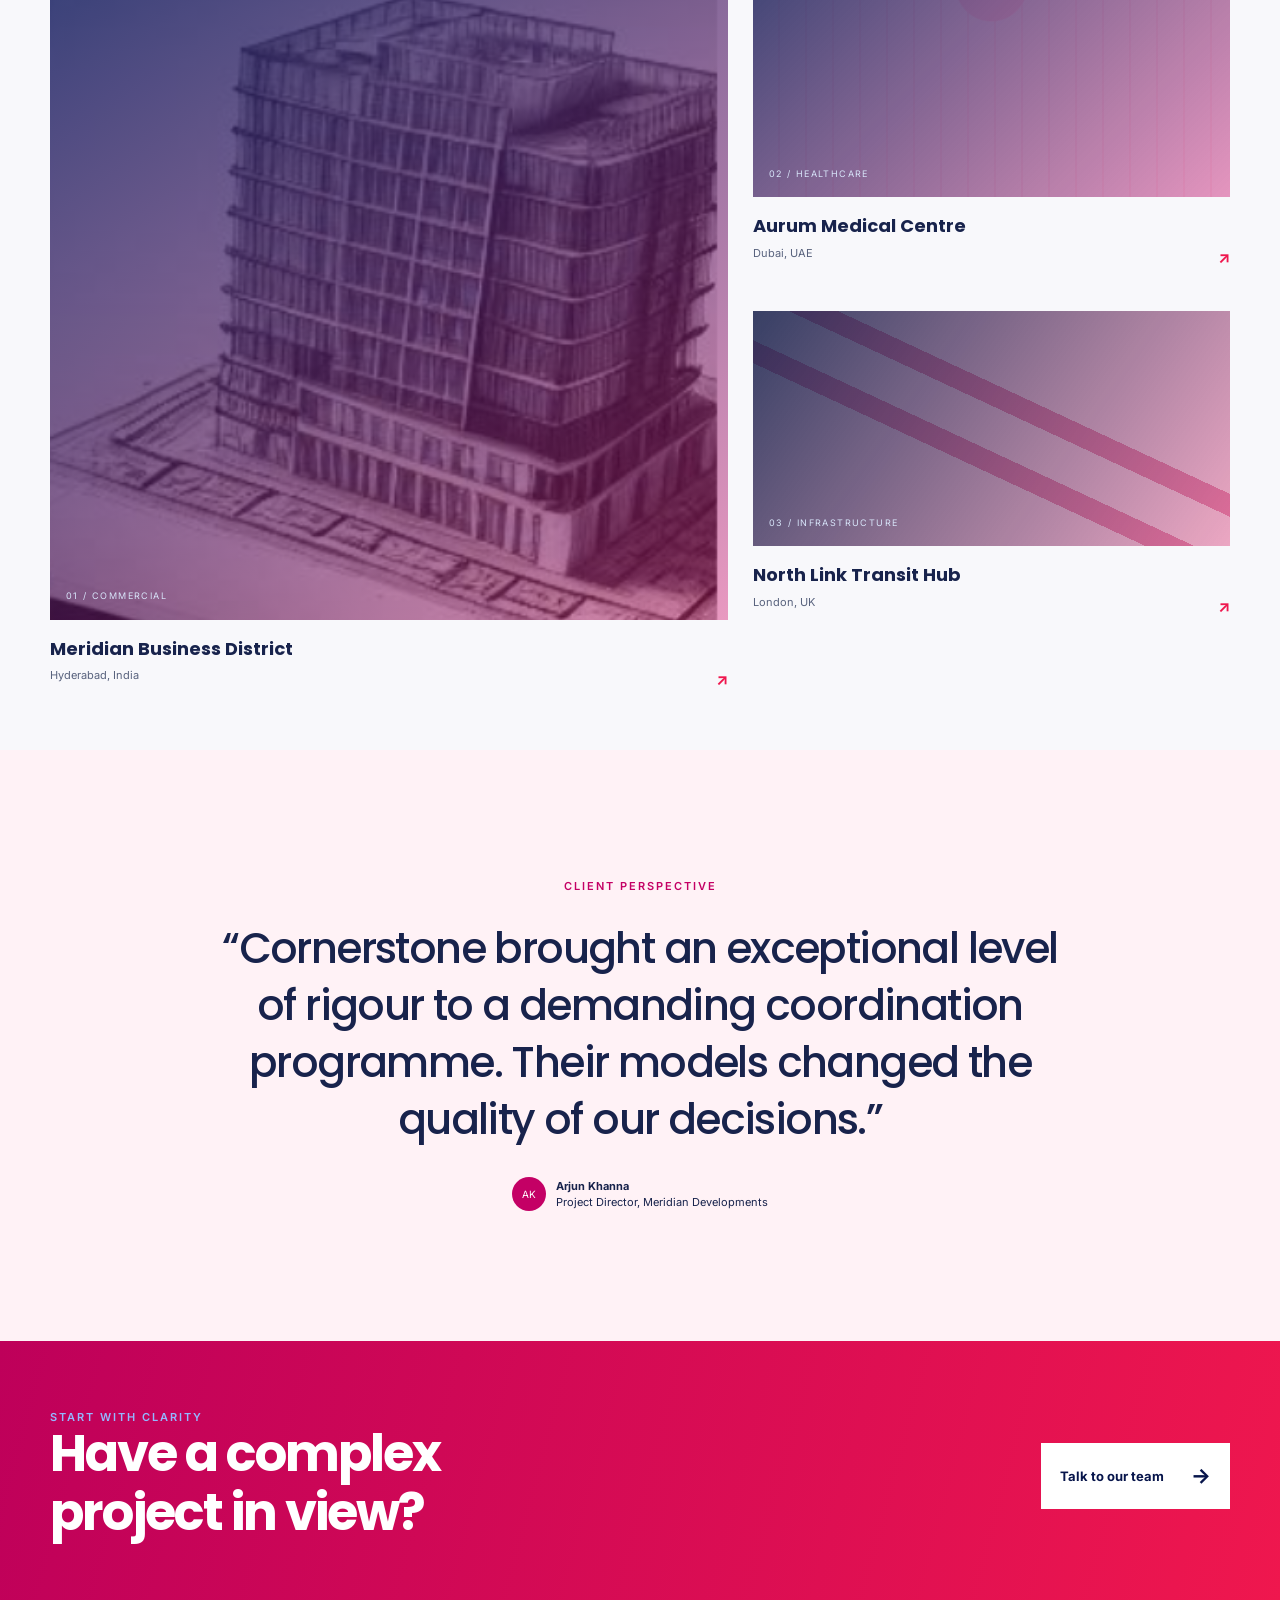
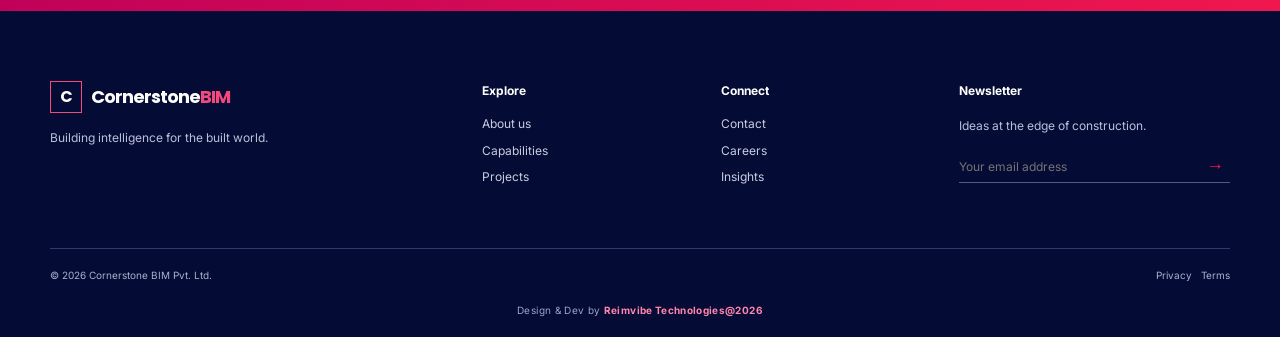
==== commit 39f7709b: "Add files via upload" ====
--- a/cornerstonebim/index.html
+++ b/cornerstonebim/index.html
@@ -7,7 +7,8 @@
 <section class="workflow section dark"><div class="blueprint-grid"></div><div class="container"><div class="section-heading reveal"><div><p class="eyebrow light">OUR METHOD</p><h2>One intelligent workflow.<br><em>Zero blind spots.</em></h2></div><p>Connected expertise from first survey to final handover.</p></div><ol class="process"><li class="reveal"><b>01</b><h3>Capture</h3><p>Understand every existing condition.</p></li><li class="reveal"><b>02</b><h3>Model</h3><p>Create a shared digital truth.</p></li><li class="reveal"><b>03</b><h3>Coordinate</h3><p>Resolve conflicts before site.</p></li><li class="reveal"><b>04</b><h3>Deliver</h3><p>Equip teams to build confidently.</p></li></ol></div></section>
 <section class="projects section"><div class="container section-heading reveal"><div><p class="eyebrow">SELECTED WORK</p><h2>Complexity, <em>made clear.</em></h2></div><a class="text-link" href="projects.html">See all projects <span>→</span></a></div><div class="container project-grid"><a class="project large reveal" href="projects.html"><div class="project-art art-tower"><span>01 / COMMERCIAL</span></div><div><h3>Meridian Business District</h3><p>Hyderabad, India <b>↗</b></p></div></a><a class="project reveal" href="projects.html"><div class="project-art art-hospital"><span>02 / HEALTHCARE</span></div><div><h3>Aurum Medical Centre</h3><p>Dubai, UAE <b>↗</b></p></div></a><a class="project reveal" href="projects.html"><div class="project-art art-transit"><span>03 / INFRASTRUCTURE</span></div><div><h3>North Link Transit Hub</h3><p>London, UK <b>↗</b></p></div></a></div></section>
 <section class="quote section"><div class="container quote-inner reveal"><p class="eyebrow">CLIENT PERSPECTIVE</p><blockquote>“Cornerstone brought an exceptional level of rigour to a demanding coordination programme. Their models changed the quality of our decisions.”</blockquote><div class="person"><span>AK</span><p><b>Arjun Khanna</b><br>Project Director, Meridian Developments</p></div></div></section><section class="cta-section"><div class="container cta-inner"><div><p class="eyebrow light">START WITH CLARITY</p><h2>Have a complex<br>project in view?</h2></div><a class="button button-light" href="contact.html">Talk to our team <span>→</span></a></div></section></main>
-<footer class="site-footer"><div class="container footer-grid"><div><a class="brand footer-brand" href="index.html"><span class="brand-mark">C</span><span>Cornerstone<span>BIM</span></span></a><p>Building intelligence for the built world.</p></div><div><b>Explore</b><a href="about.html">About us</a><a href="services.html">Capabilities</a><a href="projects.html">Projects</a></div><div><b>Connect</b><a href="contact.html">Contact</a><a href="careers.html">Careers</a><a href="blog.html">Insights</a></div><div><b>Newsletter</b><p>Ideas at the edge of construction.</p><form class="newsletter"><label class="sr-only" for="email">Email address</label><input id="email" type="email" placeholder="Your email address"><button aria-label="Subscribe">→</button></form></div></div><div class="container footer-bottom"><span>© 2026 Cornerstone BIM Pvt. Ltd.</span><span>Privacy &nbsp; Terms</span></div><p class="site-credit">Website designed and developed by <span>Reimvibe Technologies @2026</span></p></footer><script src="assets/js/navigation.js"></script><script src="assets/js/animation.js"></script><script src="assets/js/script.js"></script></body></html>
+<footer class="site-footer"><div class="container footer-grid"><div><a class="brand footer-brand" href="index.html"><span class="brand-mark">C</span><span>Cornerstone<span>BIM</span></span></a><p>Building intelligence for the built world.</p></div><div><b>Explore</b><a href="about.html">About us</a><a href="services.html">Capabilities</a><a href="projects.html">Projects</a></div><div><b>Connect</b><a href="contact.html">Contact</a><a href="careers.html">Careers</a><a href="blog.html">Insights</a></div><div><b>Newsletter</b><p>Ideas at the edge of construction.</p><form class="newsletter"><label class="sr-only" for="email">Email address</label><input id="email" type="email" placeholder="Your email address"><button aria-label="Subscribe">→</button></form></div></div><div class="container footer-bottom"><span>© 2026 Cornerstone BIM Pvt. Ltd.</span><span>Privacy &nbsp; Terms</span></div><p class="site-credit">Design &amp; Dev by <span>Reimvibe Technologies@2026</span></p></footer><script src="assets/js/navigation.js"></script><script src="assets/js/animation.js"></script><script src="assets/js/script.js"></script></body></html>
 
 
 
+
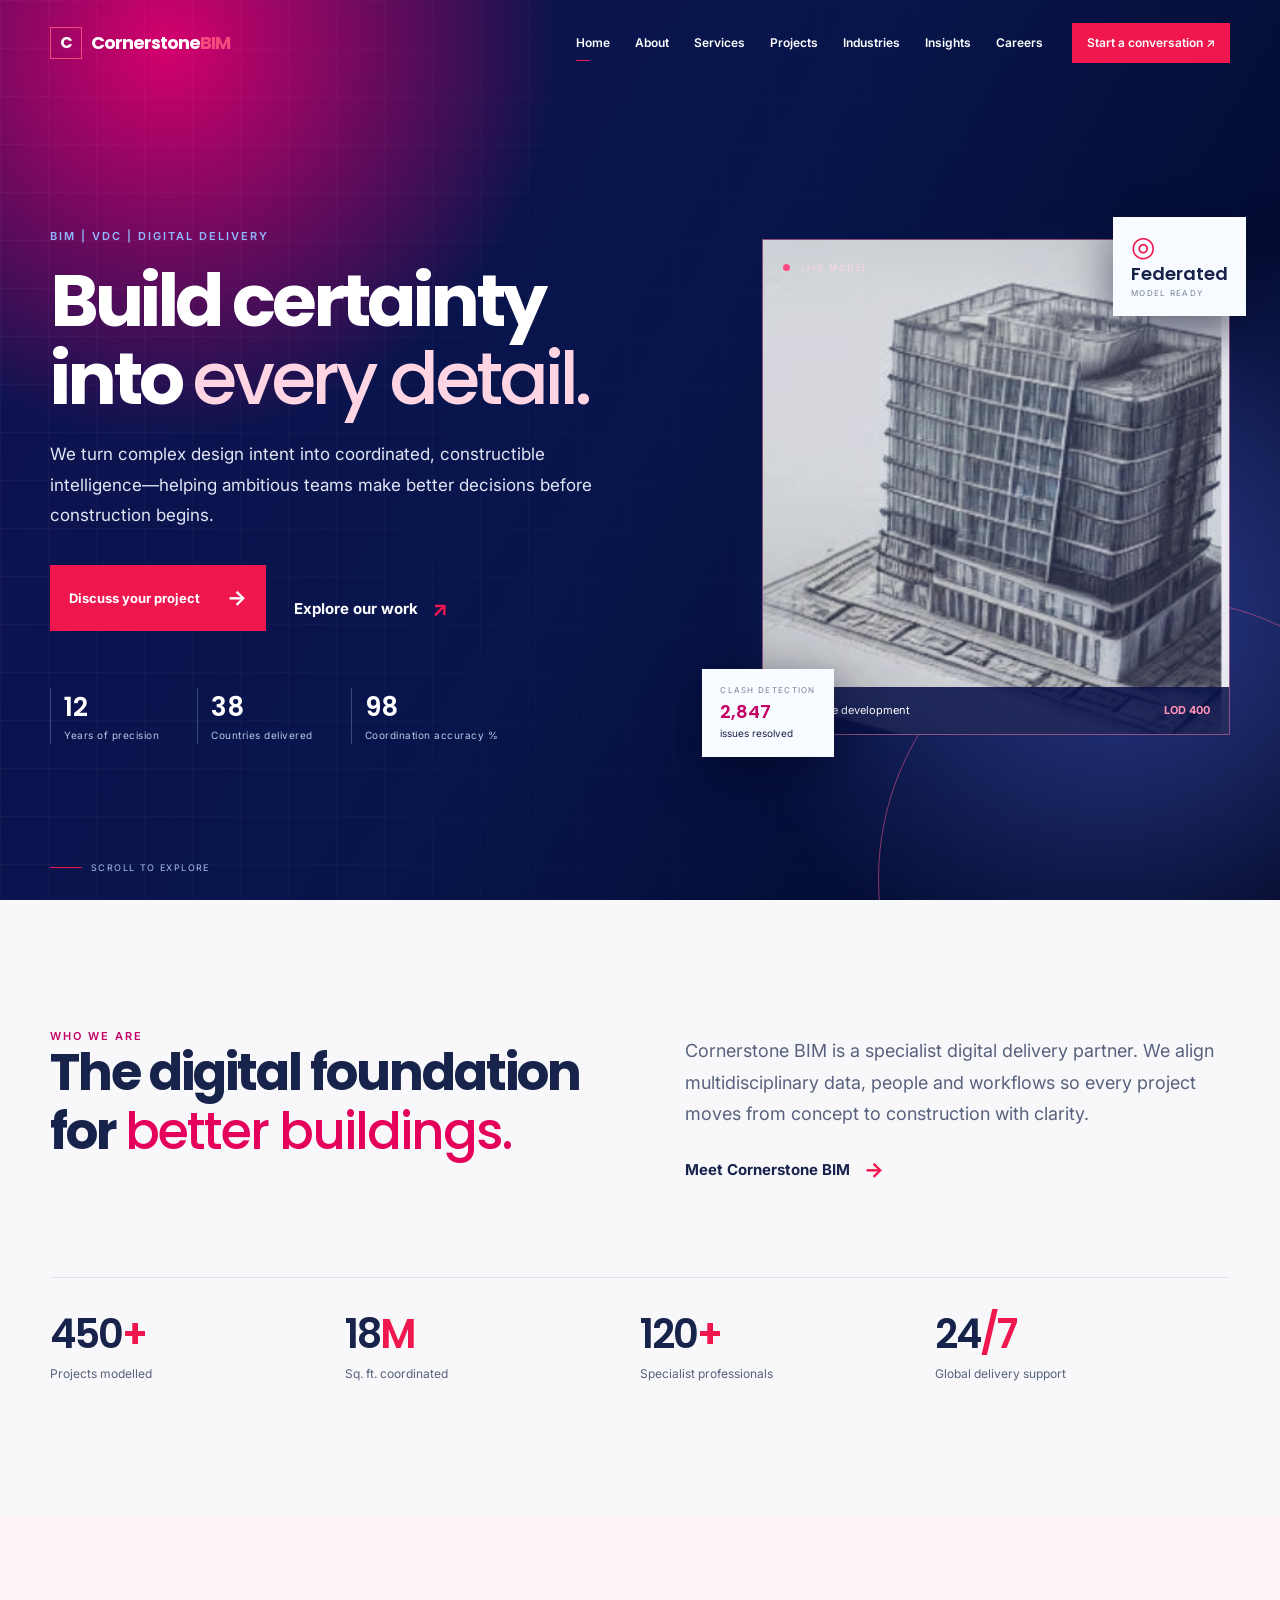
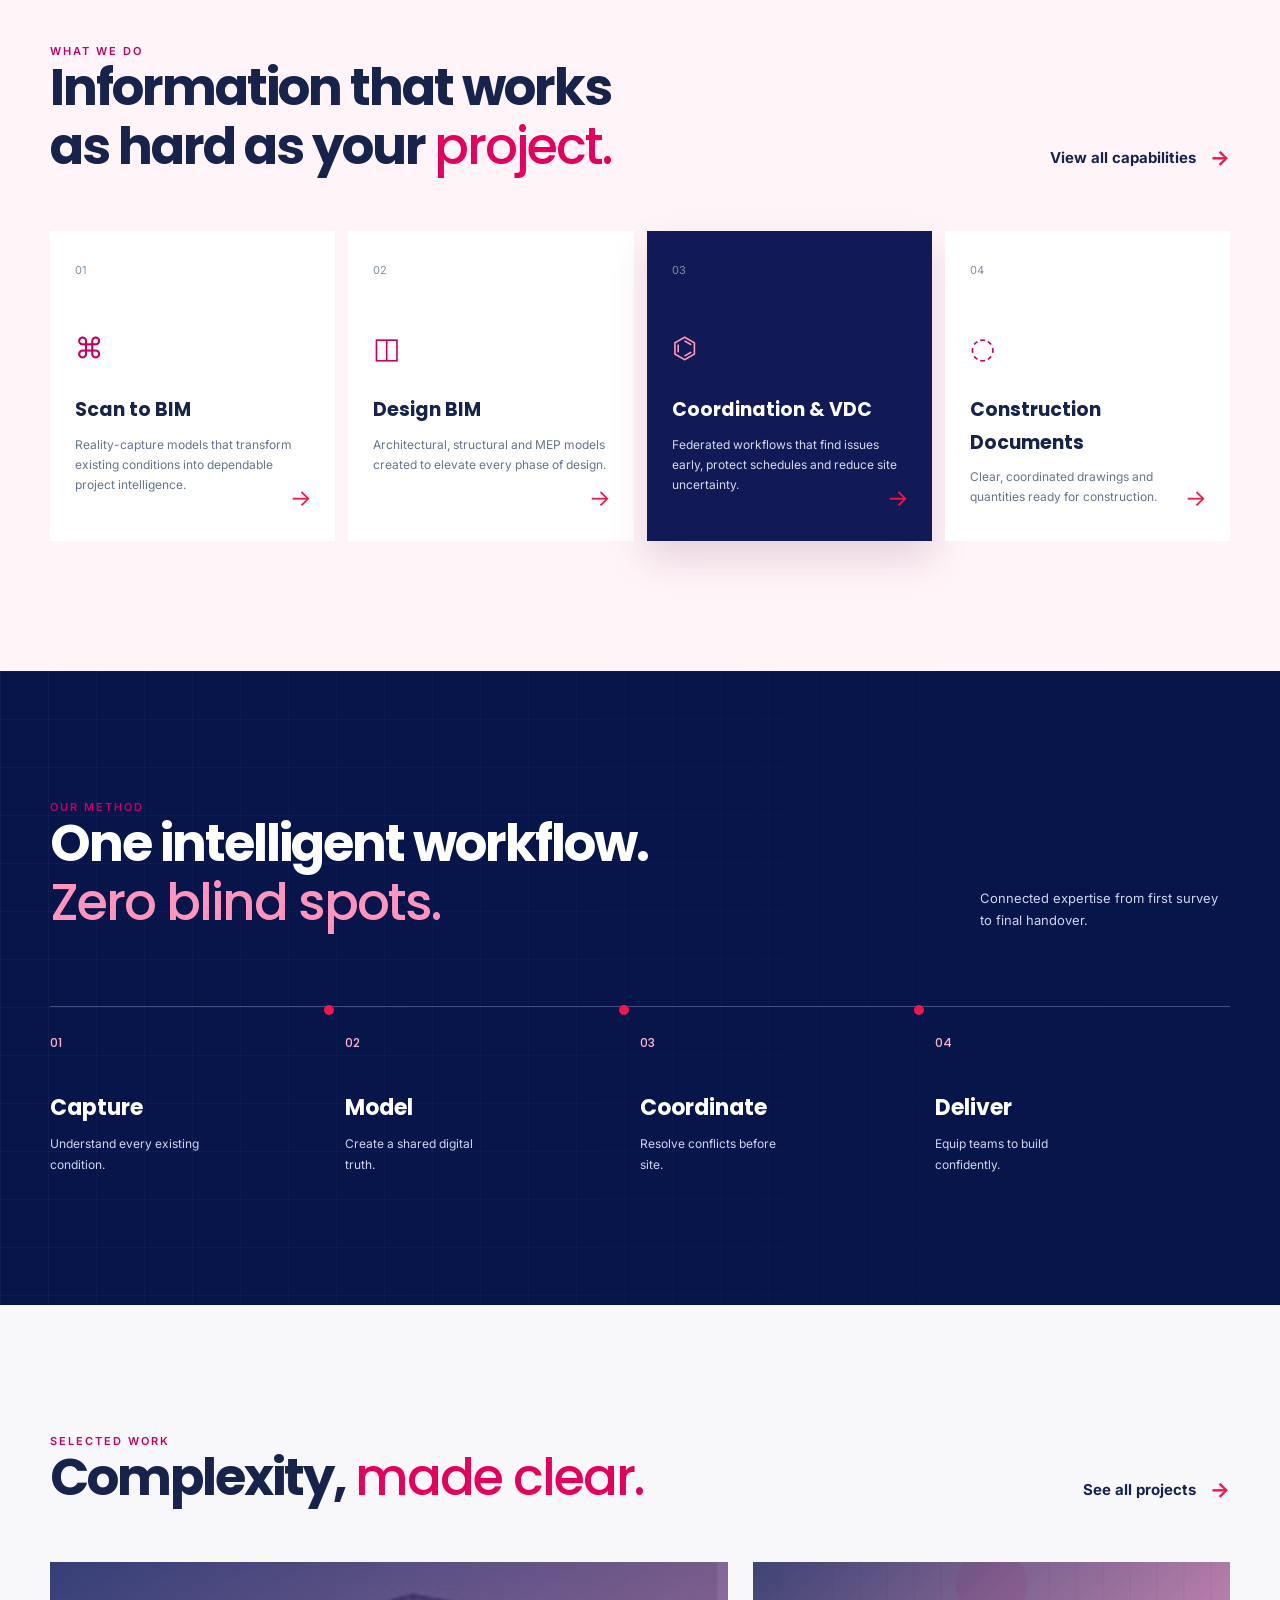
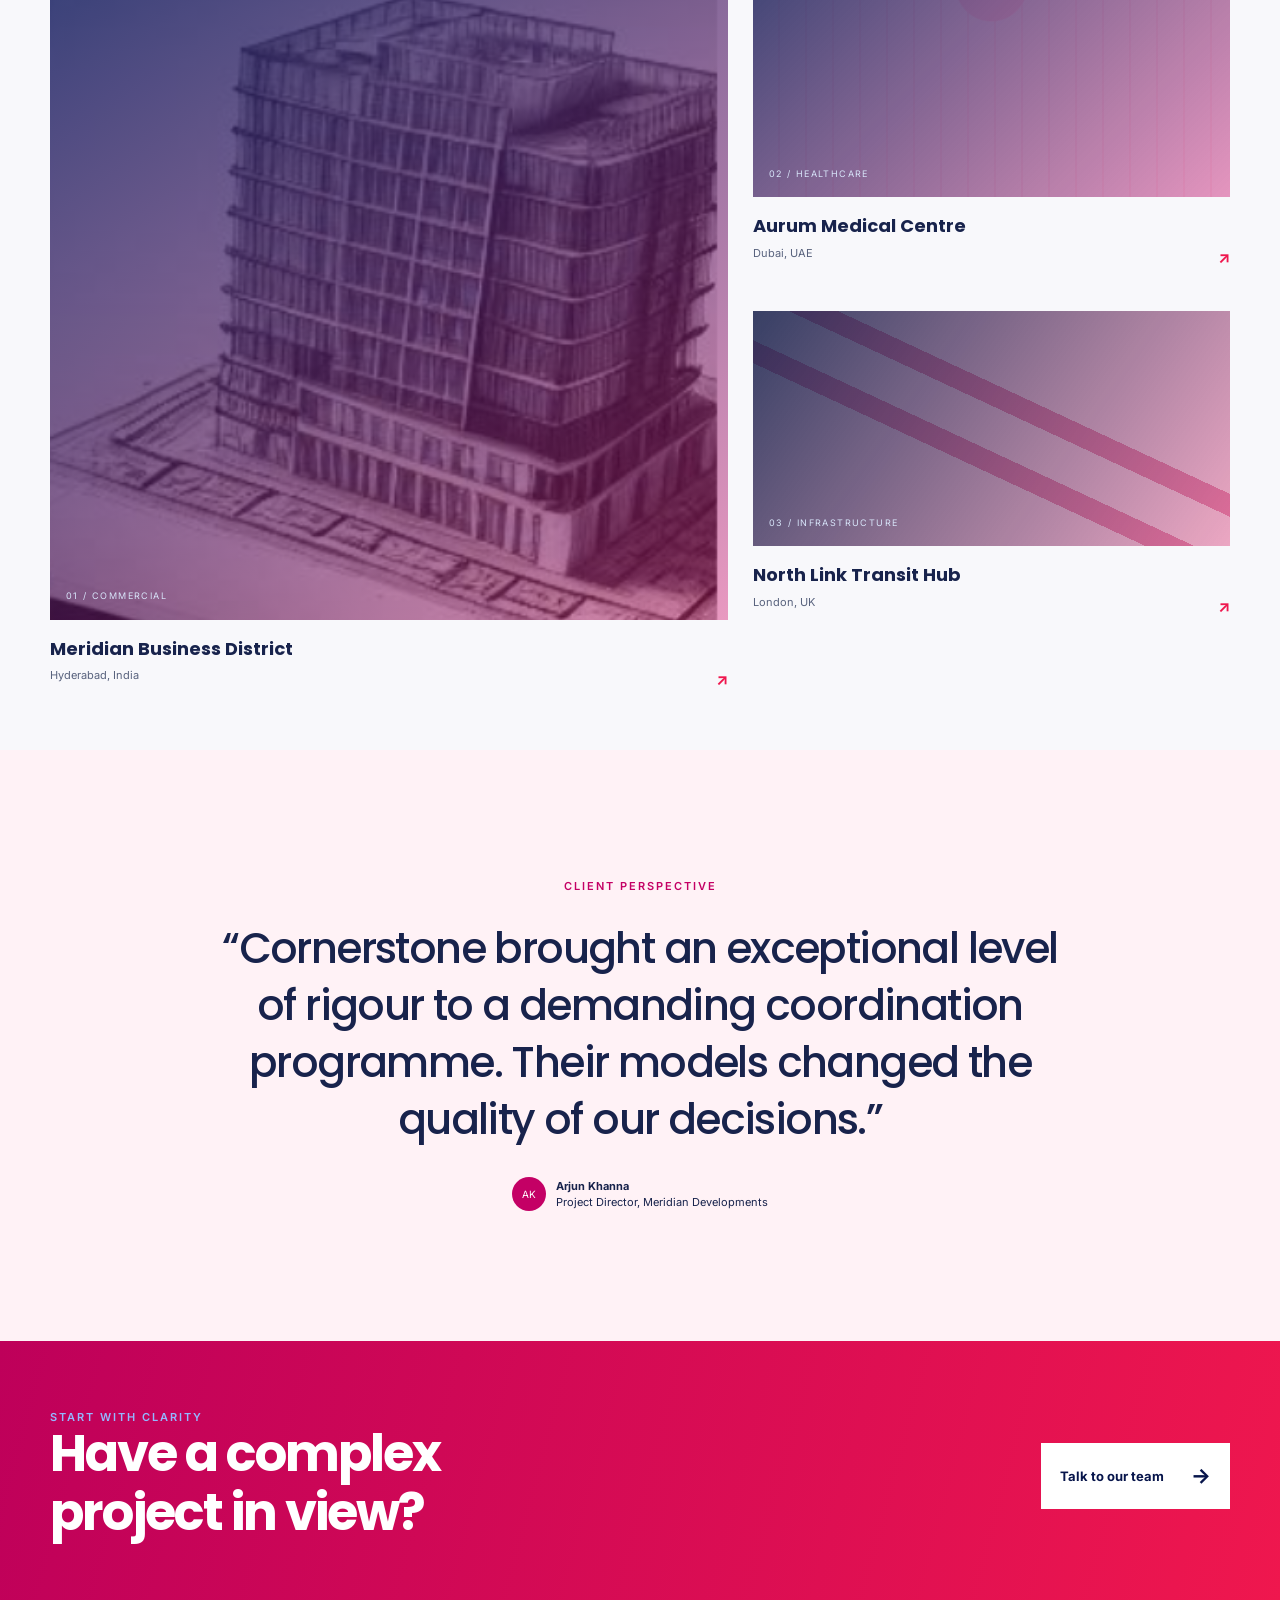
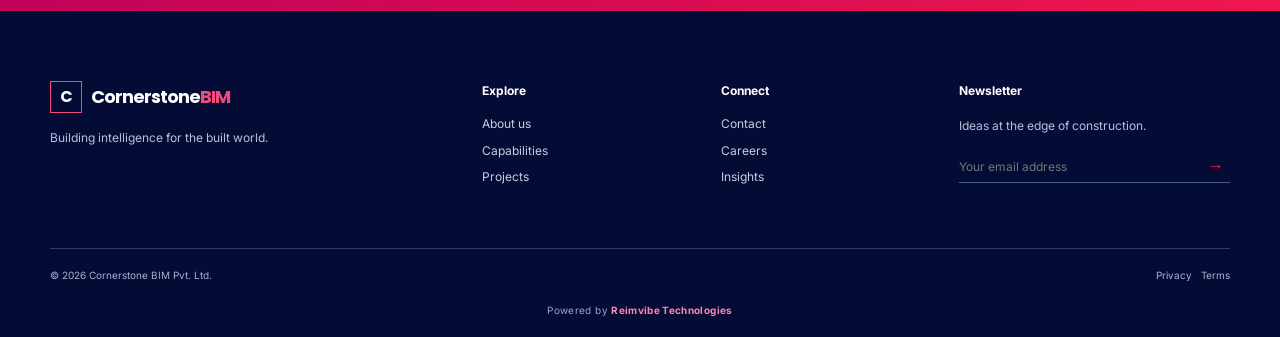
==== commit a5f8a749: "Add files via upload" ====
--- a/cornerstonebim/index.html
+++ b/cornerstonebim/index.html
@@ -7,8 +7,9 @@
 <section class="workflow section dark"><div class="blueprint-grid"></div><div class="container"><div class="section-heading reveal"><div><p class="eyebrow light">OUR METHOD</p><h2>One intelligent workflow.<br><em>Zero blind spots.</em></h2></div><p>Connected expertise from first survey to final handover.</p></div><ol class="process"><li class="reveal"><b>01</b><h3>Capture</h3><p>Understand every existing condition.</p></li><li class="reveal"><b>02</b><h3>Model</h3><p>Create a shared digital truth.</p></li><li class="reveal"><b>03</b><h3>Coordinate</h3><p>Resolve conflicts before site.</p></li><li class="reveal"><b>04</b><h3>Deliver</h3><p>Equip teams to build confidently.</p></li></ol></div></section>
 <section class="projects section"><div class="container section-heading reveal"><div><p class="eyebrow">SELECTED WORK</p><h2>Complexity, <em>made clear.</em></h2></div><a class="text-link" href="projects.html">See all projects <span>→</span></a></div><div class="container project-grid"><a class="project large reveal" href="projects.html"><div class="project-art art-tower"><span>01 / COMMERCIAL</span></div><div><h3>Meridian Business District</h3><p>Hyderabad, India <b>↗</b></p></div></a><a class="project reveal" href="projects.html"><div class="project-art art-hospital"><span>02 / HEALTHCARE</span></div><div><h3>Aurum Medical Centre</h3><p>Dubai, UAE <b>↗</b></p></div></a><a class="project reveal" href="projects.html"><div class="project-art art-transit"><span>03 / INFRASTRUCTURE</span></div><div><h3>North Link Transit Hub</h3><p>London, UK <b>↗</b></p></div></a></div></section>
 <section class="quote section"><div class="container quote-inner reveal"><p class="eyebrow">CLIENT PERSPECTIVE</p><blockquote>“Cornerstone brought an exceptional level of rigour to a demanding coordination programme. Their models changed the quality of our decisions.”</blockquote><div class="person"><span>AK</span><p><b>Arjun Khanna</b><br>Project Director, Meridian Developments</p></div></div></section><section class="cta-section"><div class="container cta-inner"><div><p class="eyebrow light">START WITH CLARITY</p><h2>Have a complex<br>project in view?</h2></div><a class="button button-light" href="contact.html">Talk to our team <span>→</span></a></div></section></main>
-<footer class="site-footer"><div class="container footer-grid"><div><a class="brand footer-brand" href="index.html"><span class="brand-mark">C</span><span>Cornerstone<span>BIM</span></span></a><p>Building intelligence for the built world.</p></div><div><b>Explore</b><a href="about.html">About us</a><a href="services.html">Capabilities</a><a href="projects.html">Projects</a></div><div><b>Connect</b><a href="contact.html">Contact</a><a href="careers.html">Careers</a><a href="blog.html">Insights</a></div><div><b>Newsletter</b><p>Ideas at the edge of construction.</p><form class="newsletter"><label class="sr-only" for="email">Email address</label><input id="email" type="email" placeholder="Your email address"><button aria-label="Subscribe">→</button></form></div></div><div class="container footer-bottom"><span>© 2026 Cornerstone BIM Pvt. Ltd.</span><span>Privacy &nbsp; Terms</span></div><p class="site-credit">Design &amp; Dev by <span>Reimvibe Technologies@2026</span></p></footer><script src="assets/js/navigation.js"></script><script src="assets/js/animation.js"></script><script src="assets/js/script.js"></script></body></html>
+<footer class="site-footer"><div class="container footer-grid"><div><a class="brand footer-brand" href="index.html"><span class="brand-mark">C</span><span>Cornerstone<span>BIM</span></span></a><p>Building intelligence for the built world.</p></div><div><b>Explore</b><a href="about.html">About us</a><a href="services.html">Capabilities</a><a href="projects.html">Projects</a></div><div><b>Connect</b><a href="contact.html">Contact</a><a href="careers.html">Careers</a><a href="blog.html">Insights</a></div><div><b>Newsletter</b><p>Ideas at the edge of construction.</p><form class="newsletter"><label class="sr-only" for="email">Email address</label><input id="email" type="email" placeholder="Your email address"><button aria-label="Subscribe">→</button></form></div></div><div class="container footer-bottom"><span>© 2026 Cornerstone BIM Pvt. Ltd.</span><span>Privacy &nbsp; Terms</span></div><p class="site-credit">Powered by <span>Reimvibe Technologies</span></p></footer><script src="assets/js/navigation.js"></script><script src="assets/js/animation.js"></script><script src="assets/js/script.js"></script></body></html>
 
 
 
 
+
